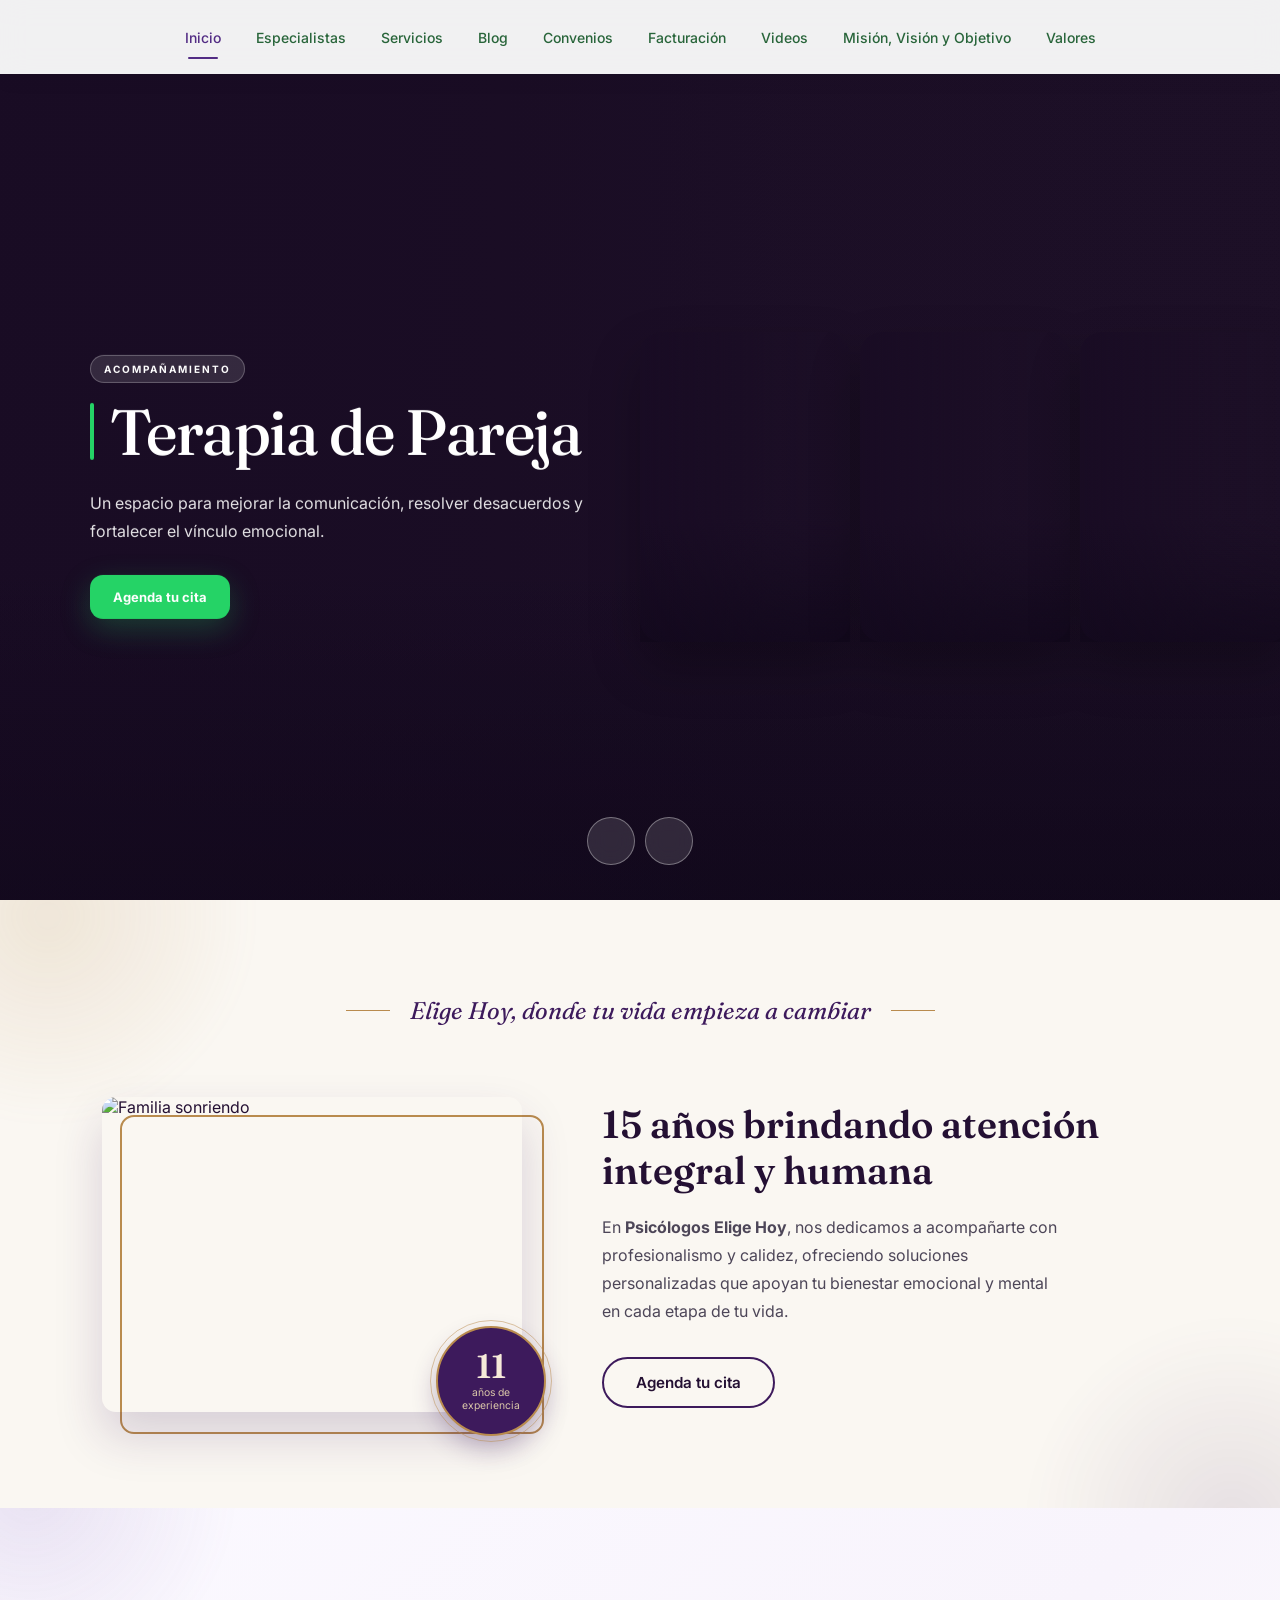
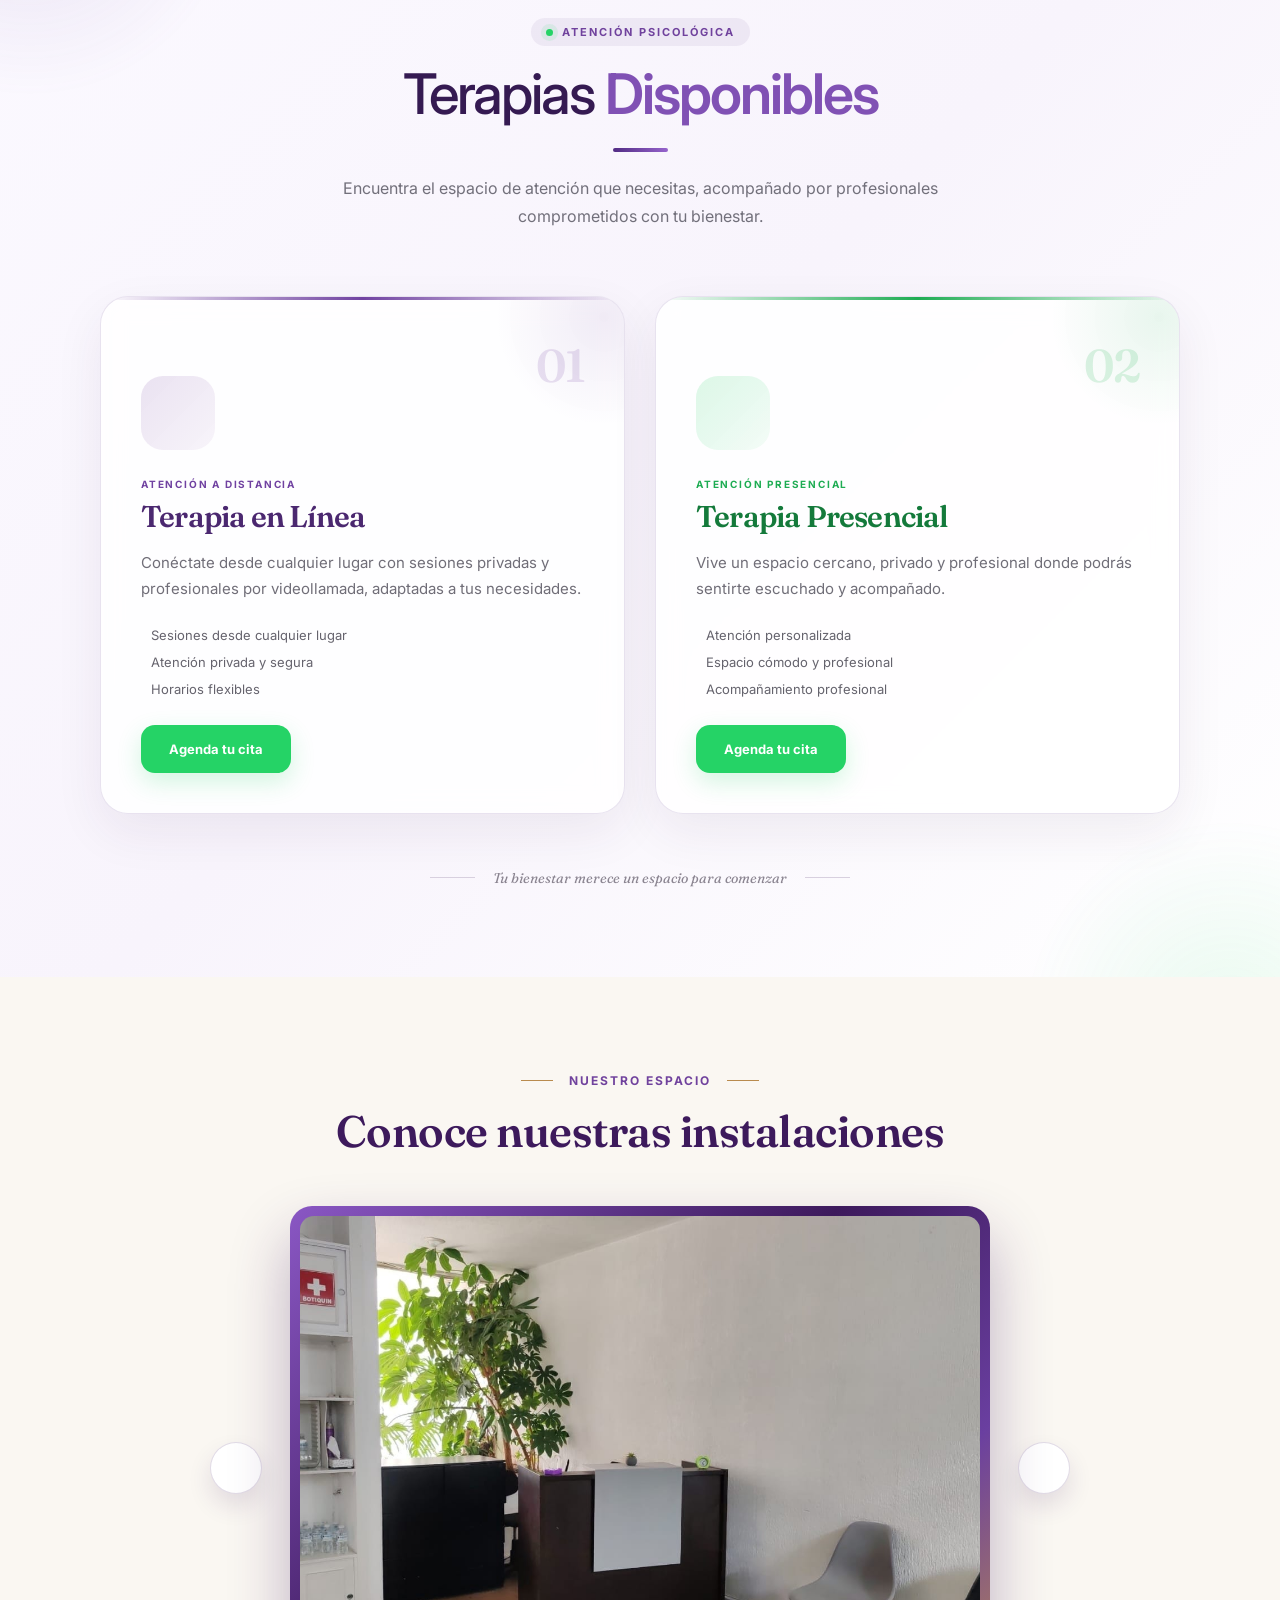
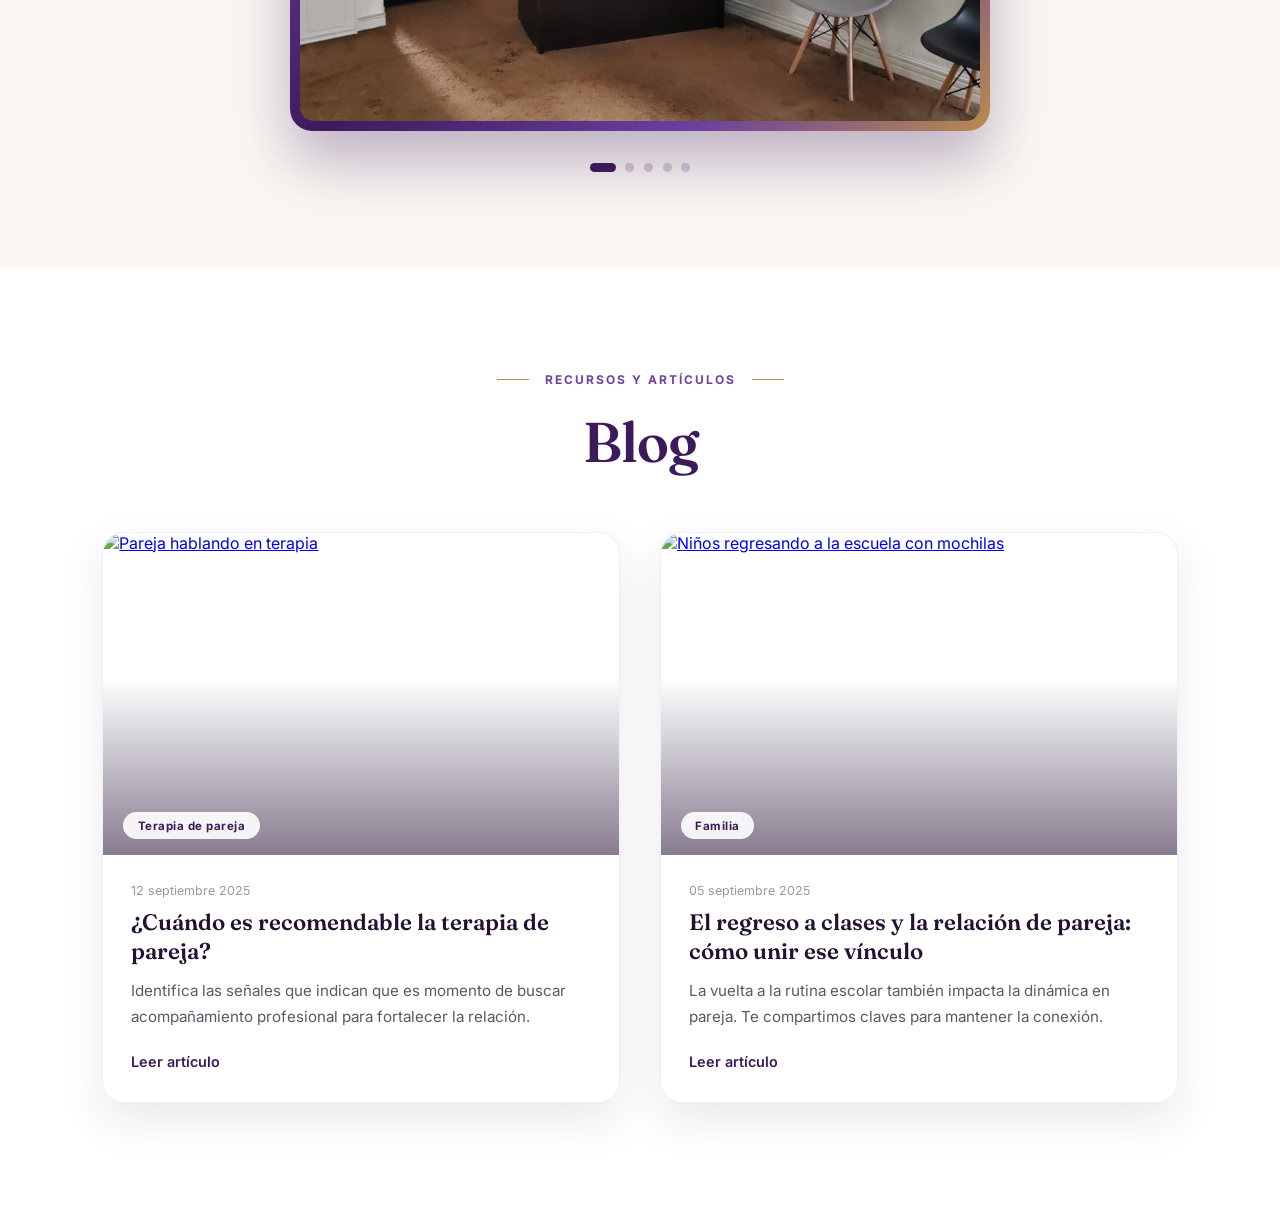
==== index.html @ c6e5d320 "version inicial" ====
<!DOCTYPE html>
<html lang="es">

<head>

    <meta charset="UTF-8">

    <meta
        name="viewport"
        content="width=device-width, initial-scale=1.0"
    >

    <title>Psicólogos Elige Hoy</title>

    <!-- Google Fonts -->
    <link
        rel="preconnect"
        href="https://fonts.googleapis.com"
    >

    <link
        rel="preconnect"
        href="https://fonts.gstatic.com"
        crossorigin
    >

    <link
        href="https://fonts.googleapis.com/css2?family=Fraunces:opsz,wght@9..144,400;9..144,500;9..144,600&family=Inter:wght@400;500;600;700&display=swap"
        rel="stylesheet"
    >

    <!-- CSS -->
    <link rel="stylesheet" href="./style.css">

</head>


<body>


    <!-- =====================================================
         HEADER
    ====================================================== -->

    <header class="header">

        <!-- Checkbox -->
        <input
            type="checkbox"
            id="menu-toggle"
        >

        <!-- Hamburguesa -->
        <label
            for="menu-toggle"
            class="hamburger"
        >

            <span></span>
            <span></span>
            <span></span>

        </label>


        <!-- MENÚ -->

        <nav class="menu">

            <a href="#" class="active">
                Inicio
            </a>

            <a href="#">
                Especialistas
            </a>

            <a href="#terapias">
                Servicios
            </a>

            <a href="#blog">
                Blog
            </a>

            <a href="#">
                Convenios
            </a>

            <a href="#">
                Facturación
            </a>

            <a href="#">
                Videos
            </a>

            <a href="#">
                Misión, Visión y Objetivo
            </a>

            <a href="#">
                Valores
            </a>

        </nav>

    </header>



    <!-- =====================================================
         SLIDER
    ====================================================== -->

    <main class="hero">

        <ul class="slider">


            <!-- TERAPIA INDIVIDUAL -->

            <li
                class="item"
                style="background-image: url('https://encrypted-tbn0.gstatic.com/images?q=tbn:ANd9GcS0AV7iCv3pxdRk0U0oqWSQtJHRpOEd7EjRV88KRhUbTTgs97JcnsSec0s&s=10')"
            >

                <div class="content">

                    <span class="slider-label">
                        ATENCIÓN PSICOLÓGICA
                    </span>

                    <h2 class="title">
                        Terapia Individual
                    </h2>

                    <p class="description">

                        La terapia individual psicológica es un
                        proceso privado y personalizado entre un
                        paciente y un profesional de la salud mental
                        para mejorar el bienestar emocional.

                    </p>

                    <a
                        href="https://wa.me/527293108476"
                        target="_blank"
                        class="slider-button"
                    >
                        Agenda tu cita
                    </a>

                </div>

            </li>



            <!-- TERAPIA DE PAREJA -->

            <li
                class="item"
                style="background-image: url('https://www.unir.net/wp-content/uploads/2025/02/La-terapia-de-pareja-en-que-consiste-y-como-puede-ayudar1.jpg')"
            >

                <div class="content">

                    <span class="slider-label">
                        ACOMPAÑAMIENTO
                    </span>

                    <h2 class="title">
                        Terapia de Pareja
                    </h2>

                    <p class="description">

                        Un espacio para mejorar la comunicación,
                        resolver desacuerdos y fortalecer el vínculo
                        emocional.

                    </p>

                    <a
                        href="https://wa.me/527293108476"
                        target="_blank"
                        class="slider-button"
                    >
                        Agenda tu cita
                    </a>

                </div>

            </li>



            <!-- ADOLESCENTES -->

            <li
                class="item"
                style="background-image: url('https://www.psicologoshermosillo.com/wp-content/uploads/2024/05/pa2.jpg')"
            >

                <div class="content">

                    <span class="slider-label">
                        DESARROLLO EMOCIONAL
                    </span>

                    <h2 class="title">
                        Terapia para Adolescentes
                    </h2>

                    <p class="description">

                        Un espacio seguro para ayudar a los jóvenes
                        a comprender sus emociones, conducta y
                        conflictos.

                    </p>

                    <a
                        href="https://wa.me/527293108476"
                        target="_blank"
                        class="slider-button"
                    >
                        Agenda tu cita
                    </a>

                </div>

            </li>



            <!-- TERAPIA INFANTIL -->

            <li
                class="item"
                style="background-image: url('https://www.hola.com/horizon/landscape/54265958b5c2-ni-o-en-un-cuarto-de-juegos-con-psicologa.jpg')"
            >

                <div class="content">

                    <span class="slider-label">
                        ATENCIÓN INFANTIL
                    </span>

                    <h2 class="title">
                        Terapia Infantil y de Lenguaje
                    </h2>

                    <p class="description">

                        Atención especializada para dificultades
                        de comunicación, lenguaje, desarrollo
                        emocional y conducta.

                    </p>

                    <a
                        href="https://wa.me/527293108476"
                        target="_blank"
                        class="slider-button"
                    >
                        Agenda tu cita
                    </a>

                </div>

            </li>



            <!-- TERAPIA FAMILIAR -->

            <li
                class="item"
                style="background-image: url('https://virtual.javerianacali.edu.co/images/diplomado-en-terapia-familiar-1024x539_980w.webp')"
            >

                <div class="content">

                    <span class="slider-label">
                        BIENESTAR FAMILIAR
                    </span>

                    <h2 class="title">
                        Terapia Familiar
                    </h2>

                    <p class="description">

                        Trabajamos la comunicación y los conflictos
                        familiares para construir relaciones más
                        saludables.

                    </p>

                    <a
                        href="https://wa.me/527293108476"
                        target="_blank"
                        class="slider-button"
                    >
                        Agenda tu cita
                    </a>

                </div>

            </li>



            <!-- TERAPIA GRUPAL -->

            <li
                class="item"
                style="background-image: url('https://encrypted-tbn0.gstatic.com/images?q=tbn:ANd9GcTm_f5nYvTId5P8d9DdwNPJB3_tPPZK0NeCNka8XUd_MXprDXHce8pWPo8&s=10')"
            >

                <div class="content">

                    <span class="slider-label">
                        CRECIMIENTO PERSONAL
                    </span>

                    <h2 class="title">
                        Terapia Grupal
                    </h2>

                    <p class="description">

                        Un espacio guiado por profesionales para
                        compartir experiencias y trabajar objetivos
                        comunes.

                    </p>

                    <a
                        href="https://wa.me/527293108476"
                        target="_blank"
                        class="slider-button"
                    >
                        Agenda tu cita
                    </a>

                </div>

            </li>

        </ul>


        <!-- CONTROLES -->

        <nav class="nav">

            <button class="btn prev">
                <ion-icon name="arrow-back-outline"></ion-icon>
            </button>

            <button class="btn next">
                <ion-icon name="arrow-forward-outline"></ion-icon>
            </button>

        </nav>

    </main>



    <!-- =====================================================
         SECCIÓN 15 AÑOS
    ====================================================== -->

    <section
        class="legacy"
        id="legacy"
    >


        <p class="legacy__motto">

            <span
                class="legacy__rule"
                aria-hidden="true"
            ></span>

            <span class="legacy__motto-text">
                Elige Hoy, donde tu vida empieza a cambiar
            </span>

            <span
                class="legacy__rule"
                aria-hidden="true"
            ></span>

        </p>



        <div class="legacy__grid">


            <figure class="legacy__figure">

                <img
                    src="https://media.istockphoto.com/id/2170704903/es/foto/retrato-de-una-familia-feliz.jpg?s=612x612&w=0&k=20&c=vPymAaI-1CnG2Ix4jUPwEPeeDHu4AVZ-tEI8ylDX2B8="
                    alt="Familia sonriendo"
                >


                <div class="legacy__badge">

                    <span class="legacy__badge-num">
                        15
                    </span>

                    <span class="legacy__badge-label">
                        años de<br>
                        experiencia
                    </span>

                </div>

            </figure>



            <div class="legacy__copy">

                <h2>
                    15 años brindando atención
                    integral y humana
                </h2>


                <p>

                    En
                    <strong>Psicólogos Elige Hoy</strong>,
                    nos dedicamos a acompañarte con
                    profesionalismo y calidez, ofreciendo
                    soluciones personalizadas que apoyan
                    tu bienestar emocional y mental en cada
                    etapa de tu vida.

                </p>


                <a
                    href="#agenda"
                    class="legacy__cta"
                >
                    Agenda tu cita
                </a>

            </div>

        </div>

    </section>



    <!-- =====================================================
         TERAPIAS DISPONIBLES
    ====================================================== -->

    <section
        class="therapies"
        id="terapias"
    >


        <!-- Decoración -->

        <div
            class="therapies__background-circle therapies__background-circle--one">
        </div>

        <div
            class="therapies__background-circle therapies__background-circle--two">
        </div>



        <!-- ENCABEZADO -->

        <div class="therapies__header">

            <span class="therapies__eyebrow">
                ATENCIÓN PSICOLÓGICA
            </span>

            <h2>
                Terapias
                <span>Disponibles</span>
            </h2>

            <div class="therapies__line"></div>

            <p>

                Encuentra el espacio de atención que necesitas,
                acompañado por profesionales comprometidos
                con tu bienestar.

            </p>

        </div>



        <!-- TARJETAS -->

        <div class="therapies__grid">


            <!-- =============================================
                 TERAPIA EN LÍNEA
            ============================================== -->

            <article class="therapy-card therapy-card--purple">

                <span class="therapy-card__number">
                    01
                </span>


                <div
                    class="therapy-card__icon therapy-card__icon--purple"
                >

                    <ion-icon name="videocam-outline"></ion-icon>

                </div>


                <div class="therapy-card__content">

                    <span class="therapy-card__label">
                        ATENCIÓN A DISTANCIA
                    </span>

                    <h3>
                        Terapia en Línea
                    </h3>

                    <p>

                        Conéctate desde cualquier lugar con
                        sesiones privadas y profesionales por
                        videollamada, adaptadas a tus necesidades.

                    </p>


                    <ul>

                        <li>

                            <ion-icon
                                name="checkmark-circle"
                            ></ion-icon>

                            Sesiones desde cualquier lugar

                        </li>


                        <li>

                            <ion-icon
                                name="checkmark-circle"
                            ></ion-icon>

                            Atención privada y segura

                        </li>


                        <li>

                            <ion-icon
                                name="checkmark-circle"
                            ></ion-icon>

                            Horarios flexibles

                        </li>

                    </ul>


                    <a
                        href="https://wa.me/527293108476"
                        target="_blank"
                        rel="noopener"
                        class="therapy-card__button"
                    >

                        <ion-icon name="logo-whatsapp"></ion-icon>

                        <span>
                            Agenda tu cita
                        </span>

                        <ion-icon
                            class="therapy-card__arrow"
                            name="arrow-forward-outline"
                        ></ion-icon>

                    </a>

                </div>

            </article>



            <!-- =============================================
                 TERAPIA PRESENCIAL
            ============================================== -->

            <article class="therapy-card therapy-card--green">

                <span class="therapy-card__number">
                    02
                </span>


                <div
                    class="therapy-card__icon therapy-card__icon--green"
                >

                    <ion-icon name="people-outline"></ion-icon>

                </div>


                <div class="therapy-card__content">

                    <span class="therapy-card__label">
                        ATENCIÓN PRESENCIAL
                    </span>

                    <h3>
                        Terapia Presencial
                    </h3>

                    <p>

                        Vive un espacio cercano, privado y
                        profesional donde podrás sentirte
                        escuchado y acompañado.

                    </p>


                    <ul>

                        <li>

                            <ion-icon
                                name="checkmark-circle"
                            ></ion-icon>

                            Atención personalizada

                        </li>


                        <li>

                            <ion-icon
                                name="checkmark-circle"
                            ></ion-icon>

                            Espacio cómodo y profesional

                        </li>


                        <li>

                            <ion-icon
                                name="checkmark-circle"
                            ></ion-icon>

                            Acompañamiento profesional

                        </li>

                    </ul>


                    <a
                        href="https://wa.me/527293108476"
                        target="_blank"
                        rel="noopener"
                        class="therapy-card__button"
                    >

                        <ion-icon name="logo-whatsapp"></ion-icon>

                        <span>
                            Agenda tu cita
                        </span>

                        <ion-icon
                            class="therapy-card__arrow"
                            name="arrow-forward-outline"
                        ></ion-icon>

                    </a>

                </div>

            </article>

        </div>



        <!-- FRASE FINAL -->

        <div class="therapies__bottom">

            <span></span>

            <p>
                Tu bienestar merece un espacio para comenzar
            </p>

            <span></span>

        </div>


    </section>


    <!-- =====================================================
         INSTALACIONES
    ====================================================== -->

    <section class="gallery" id="instalaciones">

        <p class="gallery__eyebrow">
            <span class="gallery__rule" aria-hidden="true"></span>
            Nuestro espacio
            <span class="gallery__rule" aria-hidden="true"></span>
        </p>

        <h2 class="gallery__title">Conoce nuestras instalaciones</h2>

        <div class="gallery__viewer">

            <button class="gallery__arrow gallery__arrow--prev" aria-label="Foto anterior">
                <ion-icon name="chevron-back-outline"></ion-icon>
            </button>

            <div class="gallery__frame">
                <span class="gallery__frame-shine" aria-hidden="true"></span>
                <img class="gallery__image" src="img/1.jpeg" alt="Sala principal con sillones">
                <span class="gallery__zoom-hint">
                    <ion-icon name="expand-outline"></ion-icon>
                    Ver en grande
                </span>
            </div>

            <button class="gallery__arrow gallery__arrow--next" aria-label="Foto siguiente">
                <ion-icon name="chevron-forward-outline"></ion-icon>
            </button>

        </div>

        <div class="gallery__dots"></div>

    </section>


    <!-- =====================================================
         LIGHTBOX
    ====================================================== -->

    <div class="lightbox" id="lightbox">

        <button class="lightbox__close" aria-label="Cerrar">
            <ion-icon name="close-outline"></ion-icon>
        </button>

        <button class="lightbox__nav lightbox__nav--prev" aria-label="Foto anterior">
            <ion-icon name="chevron-back-outline"></ion-icon>
        </button>

        <div class="lightbox__frame">
            <span class="lightbox__frame-shine" aria-hidden="true"></span>
            <img class="lightbox__image" src="" alt="">
        </div>

        <button class="lightbox__nav lightbox__nav--next" aria-label="Foto siguiente">
            <ion-icon name="chevron-forward-outline"></ion-icon>
        </button>

    </div>



    <!-- =====================================================
         BLOG
    ====================================================== -->

    <section class="blog" id="blog">

        <div class="blog__header">

            <p class="blog__eyebrow">
                <span class="blog__rule" aria-hidden="true"></span>
                Recursos y artículos
                <span class="blog__rule" aria-hidden="true"></span>
            </p>

            <h2 class="blog__title">Blog</h2>

        </div>

        <div class="blog__grid">

            <article class="blog-card">

                <a href="#" class="blog-card__image-link">
                    <img
                        src="img/blog-1.jpg"
                        alt="Pareja hablando en terapia"
                        class="blog-card__image"
                    >
                    <span class="blog-card__tag">Terapia de pareja</span>
                </a>

                <div class="blog-card__body">

                    <span class="blog-card__date">12 septiembre 2025</span>

                    <h3 class="blog-card__title">
                        <a href="#">¿Cuándo es recomendable la terapia de pareja?</a>
                    </h3>

                    <p class="blog-card__excerpt">
                        Identifica las señales que indican que es momento de buscar
                        acompañamiento profesional para fortalecer la relación.
                    </p>

                    <a href="#" class="blog-card__link">
                        Leer artículo
                        <ion-icon name="arrow-forward-outline"></ion-icon>
                    </a>

                </div>

            </article>

            <article class="blog-card">

                <a href="#" class="blog-card__image-link">
                    <img
                        src="img/blog-2.jpg"
                        alt="Niños regresando a la escuela con mochilas"
                        class="blog-card__image"
                    >
                    <span class="blog-card__tag">Familia</span>
                </a>

                <div class="blog-card__body">

                    <span class="blog-card__date">05 septiembre 2025</span>

                    <h3 class="blog-card__title">
                        <a href="#">El regreso a clases y la relación de pareja: cómo unir ese vínculo</a>
                    </h3>

                    <p class="blog-card__excerpt">
                        La vuelta a la rutina escolar también impacta la dinámica en
                        pareja. Te compartimos claves para mantener la conexión.
                    </p>

                    <a href="#" class="blog-card__link">
                        Leer artículo
                        <ion-icon name="arrow-forward-outline"></ion-icon>
                    </a>

                </div>

            </article>

        </div>

    </section>



    <!-- =====================================================
         IONICONS
    ====================================================== -->

    <script
        type="module"
        src="https://unpkg.com/ionicons@7.1.0/dist/ionicons/ionicons.esm.js"
    ></script>

    <script
        nomodule
        src="https://unpkg.com/ionicons@7.1.0/dist/ionicons/ionicons.js"
    ></script>


    <!-- JAVASCRIPT -->

    <script src="./script.js"></script>


</body>

</html>
---- style.css ----
/* =========================================================
   FUENTES
========================================================= */

@import url(
    "https://fonts.googleapis.com/css2?family=Fraunces:opsz,wght@9..144,400;9..144,500;9..144,600&family=Inter:wght@400;500;600;700&display=swap"
);


/* =========================================================
   RESET
========================================================= */

* {
    margin: 0;
    padding: 0;
    box-sizing: border-box;
}


html {
    scroll-behavior: smooth;
}


body {
    font-family: "Inter", sans-serif;

    background: #ffffff;

    color: #241033;

    min-height: 100vh;

    overflow-x: hidden;
}


/* =========================================================
   HEADER
========================================================= */

.header {

    position: fixed;

    top: 0;
    left: 0;

    width: 100%;

    height: 74px;

    background: rgba(255, 255, 255, .94);

    backdrop-filter: blur(15px);

    display: flex;

    align-items: center;

    justify-content: center;

    box-shadow:
        0 3px 20px rgba(0, 0, 0, .07);

    z-index: 1000;

    transition:
        background-color .35s ease,
        box-shadow .35s ease;
}


/* Estado al hacer scroll: blanco -> morado transparente */

.header.header--scrolled {

    background: rgba(82, 44, 132, .82);

    box-shadow:
        0 8px 30px rgba(36, 16, 51, .25);
}


.header.header--scrolled .menu a {

    color: #ffffff;
}


.header.header--scrolled .menu a:hover {

    color: #522c84;

    background: #ffffff;
}


.header.header--scrolled .menu a.active {

    color: #ffffff;
}


.header.header--scrolled .menu a.active::after {

    background: #ffffff;
}


.header.header--scrolled .hamburger span {

    background: #ffffff;
}


/* =========================================================
   MENÚ
========================================================= */

.menu {

    display: flex;

    align-items: center;

    justify-content: center;

    gap: 5px;
}


.menu a {

    position: relative;

    display: flex;

    align-items: center;

    justify-content: center;

    min-height: 48px;

    padding: 0 15px;

    color: #28653a;

    text-decoration: none;

    font-size: 14px;

    font-weight: 500;

    border-radius: 10px;

    transition:
        color .3s ease,
        background .3s ease,
        transform .3s ease;
}


.menu a:hover {

    color: #ffffff;

    background: #522c84;

    transform: translateY(-2px);
}


.menu a.active {

    color: #522c84;
}


.menu a.active::after {

    content: "";

    position: absolute;

    bottom: 2px;

    left: 18px;
    right: 18px;

    height: 2px;

    background: #522c84;

    border-radius: 5px;
}


/* =========================================================
   CHECKBOX
========================================================= */

#menu-toggle {

    display: none;
}


/* =========================================================
   HAMBURGUESA
========================================================= */

.hamburger {

    display: none;

    width: 45px;
    height: 45px;

    cursor: pointer;

    border-radius: 50%;

    align-items: center;

    justify-content: center;

    flex-direction: column;

    gap: 5px;
}


.hamburger span {

    width: 25px;

    height: 3px;

    background: #28653a;

    border-radius: 5px;

    transition: .3s ease;
}


/* =========================================================
   HERO / SLIDER
========================================================= */

.hero {

    position: relative;

    width: 100%;

    height: 100vh;

    min-height: 650px;

    padding-top: 74px;

    overflow: hidden;

    background: #1d1027;
}


.slider {

    position: relative;

    width: 100%;

    height: 100%;

    list-style: none;
}


.item {

    width: 210px;

    height: 310px;

    list-style: none;

    position: absolute;

    top: 50%;

    transform: translateY(-50%);

    z-index: 1;

    background-position: center;

    background-size: cover;

    border-radius: 22px;

    box-shadow:
        0 25px 50px rgba(0,0,0,.25);

    transition:
        transform .1s,
        left .75s,
        top .75s,
        width .75s,
        height .75s,
        opacity .75s;
}


.item:nth-child(1),
.item:nth-child(2) {

    left: 0;

    top: 0;

    width: 100%;

    height: 100%;

    transform: none;

    border-radius: 0;

    box-shadow: none;

    opacity: 1;
}


/* Posiciones */

.item:nth-child(3) {
    left: 50%;
}

.item:nth-child(4) {
    left: calc(50% + 220px);
}

.item:nth-child(5) {
    left: calc(50% + 440px);
}

.item:nth-child(6) {
    left: calc(50% + 660px);

    opacity: 0;
}


/* =========================================================
   OVERLAY SLIDER
========================================================= */

.item::before {

    content: "";

    position: absolute;

    inset: 0;

    background:
        linear-gradient(
            90deg,
            rgba(25, 12, 36, .85) 0%,
            rgba(25, 12, 36, .60) 32%,
            rgba(25, 12, 36, .20) 60%,
            rgba(25, 12, 36, .05) 100%
        );

    border-radius: inherit;

    z-index: 1;
}


.item::after {

    content: "";

    position: absolute;

    inset: 0;

    background:
        linear-gradient(
            0deg,
            rgba(15, 7, 25, .55),
            transparent 40%
        );

    z-index: 1;
}


/* =========================================================
   CONTENIDO SLIDER
========================================================= */

.content {

    width: min(520px, 42vw);

    position: absolute;

    top: 50%;

    left: 7vw;

    transform: translateY(-50%);

    color: #ffffff;

    opacity: 0;

    display: none;

    z-index: 3;
}


.slider-label {

    display: inline-block;

    margin-bottom: 15px;

    padding: 7px 13px;

    border-radius: 50px;

    background: rgba(255,255,255,.12);

    border: 1px solid rgba(255,255,255,.25);

    backdrop-filter: blur(8px);

    font-size: 10px;

    font-weight: 700;

    letter-spacing: 2px;
}


.content .title {

    position: relative;

    margin: 0;

    padding-left: 20px;

    font-family: "Fraunces", serif;

    font-size: clamp(38px, 5vw, 68px);

    line-height: 1.05;

    font-weight: 500;

    letter-spacing: -1.5px;

    color: #ffffff;
}


.content .title::before {

    content: "";

    position: absolute;

    left: 0;

    top: 5px;

    bottom: 5px;

    width: 4px;

    border-radius: 10px;

    background: #25d366;
}


.content .description {

    margin: 24px 0 30px;

    max-width: 500px;

    color: rgba(255,255,255,.88);

    font-size: 16px;

    line-height: 1.75;
}


/* =========================================================
   BOTÓN SLIDER
========================================================= */

.slider-button {

    display: inline-flex;

    align-items: center;

    justify-content: center;

    padding: 14px 23px;

    border-radius: 13px;

    background: #25d366;

    color: white;

    text-decoration: none;

    font-size: 13px;

    font-weight: 700;

    box-shadow:
        0 10px 30px rgba(37,211,102,.25);

    transition: .3s ease;
}


.slider-button:hover {

    background: #1fbd5b;

    transform: translateY(-3px);

    box-shadow:
        0 15px 35px rgba(37,211,102,.35);
}


/* Mostrar slide */

.item:nth-of-type(2) .content {

    display: block;

    animation:
        show .8s ease-in-out .3s forwards;
}


@keyframes show {

    0% {

        opacity: 0;

        filter: blur(7px);

        transform:
            translateY(
                calc(-50% + 60px)
            );
    }

    100% {

        opacity: 1;

        filter: blur(0);

        transform:
            translateY(-50%);
    }
}


/* =========================================================
   CONTROLES
========================================================= */

.nav {

    position: absolute;

    bottom: 35px;

    left: 50%;

    transform: translateX(-50%);

    display: flex;

    gap: 10px;

    z-index: 5;
}


.nav .btn {

    display: flex;

    align-items: center;

    justify-content: center;

    width: 48px;

    height: 48px;

    padding: 0;

    border-radius: 50%;

    cursor: pointer;

    background:
        rgba(255,255,255,.13);

    color: white;

    border:
        1px solid rgba(255,255,255,.35);

    backdrop-filter: blur(10px);

    font-size: 20px;

    transition: .3s ease;
}


.nav .btn:hover {

    background: #25d366;

    border-color: #25d366;

    transform: translateY(-3px);
}


/* =========================================================
   LEGACY / 15 AÑOS
========================================================= */

.legacy {

    position: relative;

    overflow: hidden;

    background-color: #faf7f2;

    padding: 6rem 8vw;
}


.legacy::before,
.legacy::after {

    content: "";

    position: absolute;

    width: 26rem;

    height: 26rem;

    border-radius: 50%;

    z-index: 0;

    pointer-events: none;

    filter: blur(10px);
}


.legacy::before {

    top: -12rem;

    left: -10rem;

    background:
        radial-gradient(
            circle,
            rgba(185,139,78,.16),
            transparent 70%
        );
}


.legacy::after {

    bottom: -14rem;

    right: -10rem;

    background:
        radial-gradient(
            circle,
            rgba(61,26,92,.1),
            transparent 70%
        );
}


.legacy__motto {

    position: relative;

    z-index: 1;

    display: flex;

    align-items: center;

    justify-content: center;

    gap: 1.25rem;

    max-width: 40rem;

    margin: 0 auto 4.5rem;

    font-family: "Fraunces", serif;

    font-style: italic;

    font-size: 1.5rem;

    color: #3d1a5c;

    text-align: center;

    opacity: 0;

    transform: translateY(-16px);

    transition:
        opacity .7s ease,
        transform .7s ease;
}


.legacy__rule {

    width: 2.75rem;

    height: 1px;

    background-color: #b98b4e;
}


.legacy__grid {

    position: relative;

    z-index: 1;

    display: grid;

    grid-template-columns:
        minmax(280px,420px)
        1fr;

    gap: 5rem;

    align-items: center;

    max-width: 72rem;

    margin: auto;
}


.legacy__figure {

    position: relative;

    margin: 0;

    perspective: 900px;

    opacity: 0;

    transform:
        translateY(24px)
        scale(.97);

    transition:
        opacity .8s ease,
        transform .8s ease;
}


.legacy__figure::before {

    content: "";

    position: absolute;

    top: 18px;

    left: 18px;

    width: 100%;

    height: 100%;

    border:
        2px solid #b98b4e;

    border-radius: 14px;
}


.legacy__figure img {

    position: relative;

    display: block;

    width: 100%;

    aspect-ratio: 4 / 3;

    object-fit: cover;

    border-radius: 14px;

    box-shadow:
        0 24px 48px rgba(61,26,92,.18);

    z-index: 1;

    transition:
        transform .3s ease,
        box-shadow .3s ease;

    will-change: transform;
}


.legacy__figure:hover img {

    box-shadow:
        0 32px 60px rgba(61,26,92,.26);
}


.legacy__badge {

    position: absolute;

    bottom: -1.5rem;

    right: -1.5rem;

    z-index: 2;

    width: 110px;

    height: 110px;

    border-radius: 50%;

    background: #3d1a5c;

    border: 2px solid #b98b4e;

    box-shadow:
        0 12px 24px rgba(61,26,92,.3);

    display: flex;

    flex-direction: column;

    align-items: center;

    justify-content: center;

    text-align: center;
}


.legacy__badge::before {

    content: "";

    position: absolute;

    inset: -8px;

    border:
        1px solid rgba(185,139,78,.5);

    border-radius: 50%;
}


.legacy__badge-num {

    font-family: "Fraunces", serif;

    font-size: 2.1rem;

    font-weight: 600;

    color: #f6ead9;

    line-height: 1;
}


.legacy__badge-label {

    margin-top: .15rem;

    font-size: .65rem;

    color: #d9c6a8;

    line-height: 1.25;
}


.legacy__copy {

    opacity: 0;

    transform: translateY(24px);

    transition:
        opacity .8s ease .15s,
        transform .8s ease .15s;
}


.legacy__copy h2 {

    font-family: "Fraunces", serif;

    font-weight: 600;

    font-size:
        clamp(1.75rem,3vw,2.75rem);

    line-height: 1.2;

    color: #241033;

    margin-bottom: 1.25rem;

    max-width: 22ch;
}


/* Palabras del título (efecto de entrada letra por letra) */

.legacy__word {

    display: inline-block;

    opacity: 0;

    transform: translateY(14px);

    transition:
        opacity .5s ease,
        transform .5s ease;
}


.legacy.is-visible .legacy__word {

    opacity: 1;

    transform: translateY(0);
}


.legacy__copy p {

    font-size: 1rem;

    line-height: 1.75;

    color: #4d4658;

    max-width: 46ch;

    margin-bottom: 2rem;
}


.legacy__cta {

    display: inline-block;

    font-weight: 600;

    font-size: .95rem;

    color: #241033;

    text-decoration: none;

    padding: .9rem 2rem;

    border:
        2px solid #3d1a5c;

    border-radius: 999px;

    transition: .25s ease;
}


.legacy__cta:hover {

    background: #3d1a5c;

    color: #f6ead9;

    transform: translateY(-2px);

    box-shadow:
        0 10px 20px rgba(61,26,92,.25);
}


.legacy.is-visible
.legacy__motto,
.legacy.is-visible
.legacy__figure,
.legacy.is-visible
.legacy__copy {

    opacity: 1;

    transform:
        translateY(0)
        scale(1);
}


/* =========================================================
   TERAPIAS
========================================================= */

.therapies {

    position: relative;

    overflow: hidden;

    padding: 110px 7vw 90px;

    background:
        linear-gradient(
            135deg,
            #fbf9ff 0%,
            #f8f4fc 50%,
            #ffffff 100%
        );

    isolation: isolate;
}


/* =========================================================
   DECORACIÓN
========================================================= */

.therapies__background-circle {

    position: absolute;

    width: 420px;

    height: 420px;

    border-radius: 50%;

    pointer-events: none;

    z-index: -1;

    filter: blur(5px);
}


.therapies__background-circle--one {

    top: -230px;

    left: -180px;

    background:
        radial-gradient(
            circle,
            rgba(102,62,151,.12),
            transparent 70%
        );
}


.therapies__background-circle--two {

    bottom: -260px;

    right: -160px;

    background:
        radial-gradient(
            circle,
            rgba(37,211,102,.10),
            transparent 70%
        );
}


/* =========================================================
   HEADER TERAPIAS
========================================================= */

.therapies__header {

    max-width: 780px;

    margin: 0 auto 65px;

    text-align: center;
}


.therapies__eyebrow {

    display: inline-flex;

    align-items: center;

    gap: 9px;

    margin-bottom: 18px;

    padding: 7px 15px;

    border-radius: 100px;

    background:
        rgba(82,44,132,.07);

    color: #70429d;

    font-size: 11px;

    font-weight: 700;

    letter-spacing: 2px;
}


.therapies__eyebrow::before {

    content: "";

    width: 7px;

    height: 7px;

    border-radius: 50%;

    background: #25d366;

    box-shadow:
        0 0 0 5px rgba(37,211,102,.10);
}


.therapies__header h2 {

    margin: 0;

    color: #351a52;

    font-size:
        clamp(38px,5vw,56px);

    line-height: 1.1;

    font-weight: 500;

    letter-spacing: -2px;
}


.therapies__header h2 span {

    color: #8051b4;

    font-weight: 600;
}


.therapies__line {

    position: relative;

    width: 55px;

    height: 4px;

    margin: 22px auto;

    border-radius: 50px;

    background:
        linear-gradient(
            90deg,
            #522c84,
            #9663cc
        );
}


.therapies__header p {

    max-width: 650px;

    margin: auto;

    color: #72707b;

    font-size: 16px;

    line-height: 1.8;
}


/* =========================================================
   GRID
========================================================= */

.therapies__grid {

    display: grid;

    grid-template-columns:
        repeat(2,minmax(0,1fr));

    gap: 30px;

    max-width: 1080px;

    margin: auto;
}


/* =========================================================
   CARD
========================================================= */

.therapy-card {

    position: relative;

    overflow: hidden;

    min-height: 470px;

    padding: 40px;

    border-radius: 28px;

    background:
        rgba(255,255,255,.86);

    border:
        1px solid rgba(82,44,132,.13);

    box-shadow:
        0 18px 50px rgba(52,30,76,.07);

    backdrop-filter: blur(12px);

    opacity: 0;

    transform: translateY(35px);

    transition:
        opacity .7s ease,
        transform .7s ease,
        box-shadow .45s ease,
        border-color .45s ease;
}


.therapy-card--purple {

    --accent: #7042a1;

    --accent-rgb: 112, 66, 161;

    --accent-dark: #4b2870;
}


.therapy-card--green {

    --accent: #1eac53;

    --accent-rgb: 30, 172, 83;

    --accent-dark: #147a3b;
}


.therapy-card::after {

    content: "";

    position: absolute;

    top: -90px;

    right: -90px;

    width: 220px;

    height: 220px;

    border-radius: 50%;

    background:
        radial-gradient(
            circle,
            rgba(var(--accent-rgb, 82,44,132), .10),
            transparent 70%
        );

    z-index: 0;

    pointer-events: none;
}


.therapy-card:nth-child(2) {

    transition-delay: .12s;
}


.therapy-card.therapy-visible {

    opacity: 1;

    transform: translateY(0);
}


.therapy-card:hover {

    transform: translateY(-9px);

    border-color:
        rgba(var(--accent-rgb, 128,81,180), .30);

    box-shadow:
        0 28px 70px rgba(52,30,76,.13);
}


.therapy-card::before {

    content: "";

    position: absolute;

    top: 0;

    left: 0;

    width: 100%;

    height: 3px;

    background:
        linear-gradient(
            90deg,
            transparent,
            var(--accent, #8051b4),
            transparent
        );

    z-index: 1;
}


/* =========================================================
   NÚMERO
========================================================= */

.therapy-card__number {

    position: relative;

    z-index: 1;

    display: block;

    font-family: "Fraunces", serif;

    color:
        rgba(var(--accent-rgb, 82,44,132), .16);

    font-size: 46px;

    font-weight: 600;

    letter-spacing: -2px;

    text-align: right;

    margin-bottom: -18px;

    transition: .4s ease;
}


.therapy-card:hover
.therapy-card__number {

    color:
        rgba(var(--accent-rgb, 82,44,132), .28);

    transform: translateY(-3px);
}


/* =========================================================
   ICONOS
========================================================= */

.therapy-card__icon {

    position: relative;

    z-index: 1;

    display: flex;

    align-items: center;

    justify-content: center;

    width: 74px;

    height: 74px;

    margin-bottom: 28px;

    border-radius: 22px;

    font-size: 31px;

    transition: .4s ease;
}


.therapy-card__icon::before {

    content: "";

    position: absolute;

    inset: -10px;

    border-radius: 26px;

    background:
        rgba(var(--accent-rgb, 82,44,132), .10);

    z-index: -1;

    opacity: 0;

    transform: scale(.85);

    transition: .4s ease;
}


.therapy-card:hover
.therapy-card__icon::before {

    opacity: 1;

    transform: scale(1);
}


.therapy-card__icon--purple {

    color: #7042a1;

    background:
        linear-gradient(
            135deg,
            rgba(112,66,161,.15),
            rgba(112,66,161,.05)
        );
}


.therapy-card__icon--green {

    color: #1eac53;

    background:
        linear-gradient(
            135deg,
            rgba(37,211,102,.16),
            rgba(37,211,102,.05)
        );
}


.therapy-card:hover
.therapy-card__icon {

    transform:
        translateY(-5px)
        rotate(-3deg);

    border-radius: 18px;
}


/* =========================================================
   CONTENIDO
========================================================= */

.therapy-card__label {

    position: relative;

    z-index: 1;

    display: block;

    margin-bottom: 8px;

    color: var(--accent, #9b96a4);

    font-size: 10px;

    font-weight: 700;

    letter-spacing: 1.8px;
}


.therapy-card__content {

    position: relative;

    z-index: 1;
}


.therapy-card__content h3 {

    margin: 0 0 15px;

    color: var(--accent-dark, #4b2870);

    font-family: "Fraunces", serif;

    font-size: 30px;

    font-weight: 600;

    letter-spacing: -.8px;
}


.therapy-card__content p {

    margin: 0 0 24px;

    color: #706e78;

    font-size: 15px;

    line-height: 1.75;
}


/* =========================================================
   LISTA
========================================================= */

.therapy-card__content ul {

    list-style: none;

    padding: 0;

    margin: 0 0 28px;
}


.therapy-card__content li {

    display: flex;

    align-items: center;

    gap: 10px;

    margin-bottom: 11px;

    color: #65636d;

    font-size: 13px;
}


.therapy-card__content li ion-icon {

    flex-shrink: 0;

    color: #25b95b;

    font-size: 18px;
}


/* =========================================================
   BOTÓN
========================================================= */

.therapy-card__button {

    display: inline-flex;

    align-items: center;

    gap: 10px;

    min-height: 48px;

    padding: 0 18px;

    border-radius: 14px;

    background: #25d366;

    color: white;

    text-decoration: none;

    font-size: 13px;

    font-weight: 700;

    box-shadow:
        0 9px 25px rgba(37,211,102,.20);

    transition: .3s ease;
}


.therapy-card__button
ion-icon:first-child {

    font-size: 21px;
}


.therapy-card__arrow {

    font-size: 15px;

    transition: .3s ease;
}


.therapy-card__button:hover {

    background: #20bd5a;

    transform: translateY(-3px);

    box-shadow:
        0 14px 30px rgba(37,211,102,.28);
}


.therapy-card__button:hover
.therapy-card__arrow {

    transform: translateX(5px);
}


/* =========================================================
   FRASE INFERIOR
========================================================= */

.therapies__bottom {

    display: flex;

    align-items: center;

    justify-content: center;

    gap: 18px;

    max-width: 650px;

    margin: 55px auto 0;
}


.therapies__bottom span {

    width: 45px;

    height: 1px;

    background: #d8d0df;
}


.therapies__bottom p {

    color: #8a8490;

    font-family: "Fraunces", serif;

    font-size: 14px;

    font-style: italic;

    white-space: nowrap;
}


/* =========================================================
   GALERÍA / INSTALACIONES
========================================================= */

.gallery {
    position: relative;
    overflow: hidden;
    padding: 6rem 8vw;
    background-color: #faf7f2;
    text-align: center;
}

.gallery__eyebrow {
    display: flex;
    align-items: center;
    justify-content: center;
    gap: 1rem;
    margin: 0 auto 1rem;
    font-family: "Inter", sans-serif;
    font-size: 0.75rem;
    font-weight: 700;
    letter-spacing: 2px;
    text-transform: uppercase;
    color: #70429d;
}

.gallery__rule {
    width: 2rem;
    height: 1px;
    background-color: #b98b4e;
}


.gallery__title {
    margin: 0 0 3rem;
    font-family: "Fraunces", serif;
    font-weight: 600;
    font-size: clamp(1.9rem, 4vw, 2.75rem);
    color: #3d1a5c;
    letter-spacing: -0.5px;
}

.gallery__viewer {
    display: flex;
    align-items: center;
    justify-content: center;
    gap: 1.75rem;
    max-width: 60rem;
    margin: 0 auto;
}


/* =========================================================
   MARCO ESPEJO
========================================================= */

.gallery__frame {
    position: relative;
    width: min(700px, 100%);
    aspect-ratio: 4 / 3;
    padding: 10px;
    border-radius: 22px;
    overflow: hidden;
    cursor: zoom-in;


    background: linear-gradient(135deg, #8a57c4 0%, #3d1a5c 45%, #6a3fa0 75%, #b98b4e 100%);
    box-shadow: 0 30px 60px rgba(61, 26, 92, 0.32);
    transition: box-shadow 0.35s ease, transform 0.35s ease;
}

.gallery__frame:hover {
    transform: translateY(-4px);
    box-shadow: 0 40px 80px rgba(61, 26, 92, 0.4);
}

.gallery__image {
    position: relative;
    display: block;
    width: 100%;
    height: 100%;
    object-fit: cover;
    border-radius: 14px;
    transition: transform 0.5s ease;
}

.gallery__frame:hover .gallery__image {
    transform: scale(1.035);
}

/* Brillo tipo espejo que recorre el marco al pasar el mouse */

.gallery__frame-shine {
    content: "";
    position: absolute;
    inset: 0;
    z-index: 2;
    pointer-events: none;

    border-radius: inherit;
    background: linear-gradient(
        115deg,
        transparent 30%,
        rgba(255, 255, 255, 0.4) 46%,
        rgba(255, 255, 255, 0.05) 52%,
        transparent 65%
    );
    transform: translateX(-130%);
}

.gallery__frame:hover .gallery__frame-shine {
    animation: gallery-shine 1.1s ease forwards;
}

@keyframes gallery-shine {
    to {
        transform: translateX(130%);
    }
}

.gallery__zoom-hint {
    position: absolute;
    left: 50%;
    bottom: 22px;
    transform: translate(-50%, 10px);
    z-index: 3;

    display: flex;
    align-items: center;
    gap: 0.4rem;


    padding: 0.5rem 1rem;
    border-radius: 999px;

    background: rgba(20, 10, 30, 0.55);
    backdrop-filter: blur(6px);
    color: #ffffff;
    font-family: "Inter", sans-serif;
    font-size: 0.8rem;
    font-weight: 600;

    opacity: 0;
    transition: opacity 0.3s ease, transform 0.3s ease;
}

.gallery__frame:hover .gallery__zoom-hint {
    opacity: 1;
    transform: translate(-50%, 0);
}


/* =========================================================
   FLECHAS
========================================================= */

.gallery__arrow {
    flex-shrink: 0;
    display: flex;
    align-items: center;
    justify-content: center;

    width: 52px;
    height: 52px;

    border-radius: 50%;

    background: #ffffff;
    border: 1px solid rgba(61, 26, 92, 0.15);
    color: #3d1a5c;
    font-size: 22px;
    cursor: pointer;

    box-shadow: 0 12px 24px rgba(61, 26, 92, 0.12);
    transition: 0.25s ease;
}

.gallery__arrow:hover {
    background: #3d1a5c;
    color: #ffffff;
    border-color: #3d1a5c;
    transform: translateY(-3px);
}


/* =========================================================
   PUNTOS
========================================================= */

.gallery__dots {
    display: flex;
    align-items: center;
    justify-content: center;
    gap: 0.6rem;
    margin-top: 2rem;
}


.gallery__dot {
    width: 9px;
    height: 9px;
    border-radius: 50%;
    border: none;
    padding: 0;
    cursor: pointer;
    background: rgba(61, 26, 92, 0.2);
    transition: 0.25s ease;
}

.gallery__dot.is-active {
    width: 26px;
    border-radius: 999px;
    background: #3d1a5c;
}


/* =========================================================
   LIGHTBOX
========================================================= */

.lightbox {
    position: fixed;
    inset: 0;
    z-index: 2000;

    display: flex;
    align-items: center;
    justify-content: center;
    gap: 1.5rem;


    padding: 2rem;

    background: rgba(18, 8, 28, 0.85);
    backdrop-filter: blur(10px);

    opacity: 0;
    visibility: hidden;
    transition: opacity 0.35s ease, visibility 0.35s ease;
}

.lightbox.is-open {
    opacity: 1;
    visibility: visible;
}

.lightbox__frame {
    position: relative;
    max-width: min(880px, 84vw);
    max-height: 82vh;
    padding: 12px;
    border-radius: 24px;
    overflow: hidden;

    background: linear-gradient(135deg, #8a57c4 0%, #3d1a5c 45%, #6a3fa0 75%, #b98b4e 100%);
    box-shadow: 0 50px 100px rgba(0, 0, 0, 0.5);

    transform: scale(0.9);
    transition: transform 0.4s cubic-bezier(0.2, 0.9, 0.3, 1.2);
}

.lightbox.is-open .lightbox__frame {
    transform: scale(1);

}

.lightbox__frame-shine {
    position: absolute;
    inset: 0;
    z-index: 2;
    pointer-events: none;
    border-radius: inherit;
    background: linear-gradient(
        115deg,
        transparent 35%,
        rgba(255, 255, 255, 0.3) 48%,
        transparent 62%
    );
}

.lightbox__image {
    display: block;
    max-width: 100%;
    max-height: 78vh;
    border-radius: 16px;
    object-fit: contain;
    background: #150a20;
}

.lightbox__close {
    position: absolute;
    top: -18px;
    right: -18px;
    z-index: 5;

    display: flex;

    align-items: center;
    justify-content: center;

    width: 44px;
    height: 44px;
    border-radius: 50%;
    border: none;

    background: #ffffff;
    color: #3d1a5c;
    font-size: 24px;
    cursor: pointer;

    box-shadow: 0 12px 28px rgba(0, 0, 0, 0.35);
    transition: 0.25s ease;
}

.lightbox__close:hover {
    background: #3d1a5c;
    color: #ffffff;
    transform: rotate(90deg);
}

.lightbox__nav {
    flex-shrink: 0;
    display: flex;
    align-items: center;
    justify-content: center;

    width: 50px;
    height: 50px;
    border-radius: 50%;

    border: 1px solid rgba(255, 255, 255, 0.35);

    background: rgba(255, 255, 255, 0.12);
    color: #ffffff;
    font-size: 22px;
    cursor: pointer;
    backdrop-filter: blur(8px);

    transition: 0.25s ease;
}

.lightbox__nav:hover {
    background: #b98b4e;
    border-color: #b98b4e;
    transform: translateY(-3px);
}

body.no-scroll {
    overflow: hidden;
}


/* =========================================================
   BLOG
========================================================= */

.blog {
    position: relative;
    padding: 6.5rem 8vw 7rem;
    background-color: #ffffff;
}

.blog__header {
    text-align: center;
    max-width: 40rem;
    margin: 0 auto 3.5rem;
}

.blog__eyebrow {
    display: flex;
    align-items: center;
    justify-content: center;
    gap: 1rem;
    margin: 0 0 1.25rem;
    font-family: "Inter", sans-serif;
    font-size: 0.75rem;
    font-weight: 700;
    letter-spacing: 2px;
    text-transform: uppercase;
    color: #70429d;
}

.blog__rule {
    width: 2rem;
    height: 1px;
    background-color: #b98b4e;
}

.blog__title {
    font-family: "Fraunces", serif;
    font-weight: 600;
    font-size: clamp(2.4rem, 5vw, 3.5rem);
    color: #3d1a5c;
    letter-spacing: -1px;
}

.blog__title .blog__word {
    display: inline-block;
    opacity: 0;
    transform: translateY(18px);
    transition: opacity 0.55s ease, transform 0.55s ease;
}

.blog.is-visible .blog__title .blog__word {
    opacity: 1;
    transform: translateY(0);
}


/* =========================================================
   GRID
========================================================= */

.blog__grid {
    display: grid;
    grid-template-columns: repeat(auto-fit, minmax(320px, 1fr));
    gap: 2.5rem;
    max-width: 68rem;
    margin: 0 auto;
}


/* =========================================================
   TARJETA
========================================================= */

.blog-card {
    position: relative;
    display: flex;
    flex-direction: column;
    border-radius: 22px;
    overflow: hidden;
    background: #ffffff;
    box-shadow: 0 18px 45px rgba(52, 30, 76, 0.1);
    border: 1px solid rgba(82, 44, 132, 0.08);

    opacity: 0;
    transform: translateY(30px);
    transition: opacity 0.7s ease, transform 0.7s ease, box-shadow 0.35s ease;
}

.blog.is-visible .blog-card {
    opacity: 1;
    transform: translateY(0);
}

.blog-card:nth-of-type(2) {
    transition-delay: 0.15s;
}

.blog-card:hover {
    box-shadow: 0 28px 60px rgba(52, 30, 76, 0.18);
}

.blog-card__image-link {
    position: relative;
    display: block;
    aspect-ratio: 16 / 10;
    overflow: hidden;
}

.blog-card__image {
    width: 100%;
    height: 100%;
    object-fit: cover;
    display: block;
    transition: transform 0.6s ease;
}

.blog-card:hover .blog-card__image {
    transform: scale(1.06);
}

.blog-card__image-link::after {
    content: "";
    position: absolute;
    inset: 0;
    background: linear-gradient(to top, rgba(36, 16, 51, 0.55), transparent 55%);
}

.blog-card__tag {
    position: absolute;
    left: 1.25rem;
    bottom: 1rem;
    z-index: 2;

    padding: 0.4rem 0.9rem;
    border-radius: 999px;

    background: rgba(255, 255, 255, 0.9);
    color: #3d1a5c;
    font-family: "Inter", sans-serif;
    font-size: 0.72rem;
    font-weight: 700;
    letter-spacing: 0.5px;
}

.blog-card__body {
    display: flex;
    flex-direction: column;
    padding: 1.75rem 1.75rem 2rem;
}

.blog-card__date {
    font-family: "Inter", sans-serif;
    font-size: 0.78rem;
    color: #9b96a4;
    margin-bottom: 0.6rem;
}

.blog-card__title {
    margin: 0 0 0.75rem;
    font-family: "Fraunces", serif;
    font-size: 1.4rem;
    font-weight: 600;
    line-height: 1.3;
}

.blog-card__title a {
    color: #241033;
    text-decoration: none;
    background-image: linear-gradient(#3d1a5c, #3d1a5c);
    background-repeat: no-repeat;
    background-position: 0 100%;
    background-size: 0% 2px;
    transition: background-size 0.35s ease;
}

.blog-card__title a:hover {
    background-size: 100% 2px;
}

.blog-card__excerpt {
    margin: 0 0 1.5rem;
    color: #5d5766;
    font-size: 0.95rem;
    line-height: 1.7;
}

.blog-card__link {
    margin-top: auto;
    display: inline-flex;
    align-items: center;
    gap: 0.5rem;

    color: #3d1a5c;
    text-decoration: none;
    font-weight: 600;
    font-size: 0.9rem;
}

.blog-card__link ion-icon {
    font-size: 1.1rem;
    transition: transform 0.3s ease;
}

.blog-card__link:hover ion-icon {
    transform: translateX(5px);
}


/* =========================================================
   TABLET
========================================================= */

@media (max-width: 900px) {

    .menu {

        gap: 0;
    }


    .menu a {

        padding: 0 9px;

        font-size: 12px;
    }


    .content {

        width: 55vw;

        left: 5vw;
    }


    .content .title {

        font-size: 42px;
    }


    .therapy-card {

        padding: 32px;
    }

}


/* =========================================================
   MÓVIL
========================================================= */

@media (max-width: 700px) {


    /* HEADER */

    .header {

        height: 65px;

        justify-content: flex-end;

        padding: 0 15px;
    }


    /* El desplegable móvil siempre tiene fondo blanco,
       así que los links deben seguir siendo verdes aunque
       el header esté en su estado morado por el scroll */

    .header.header--scrolled .menu a {

        color: #28653a;
    }


    .header.header--scrolled .menu a:hover {

        color: #ffffff;

        background: #522c84;
    }


    .header.header--scrolled .menu a.active {

        color: #522c84;
    }


    .header.header--scrolled .menu a.active::after {

        background: #522c84;
    }


    .hamburger {

        display: flex;
    }


    .menu {

        position: absolute;

        top: 65px;

        left: 15px;

        right: 15px;

        flex-direction: column;

        align-items: stretch;

        gap: 4px;

        padding: 10px;

        background: white;

        border-radius: 15px;

        box-shadow:
            0 15px 35px rgba(0,0,0,.12);

        opacity: 0;

        visibility: hidden;

        transform: translateY(-10px);

        transition: .3s ease;
    }


    #menu-toggle:checked ~ .menu {

        opacity: 1;

        visibility: visible;

        transform: translateY(0);
    }


    .menu a {

        width: 100%;

        height: 48px;

        justify-content: flex-start;

        padding: 0 18px;

        font-size: 14px;
    }


    .menu a.active {

        background: #f3f7f4;
    }


    .menu a.active::after {

        display: none;
    }


    /* HAMBURGUESA */

    #menu-toggle:checked
    + .hamburger span:nth-child(1) {

        transform:
            translateY(8px)
            rotate(45deg);
    }


    #menu-toggle:checked
    + .hamburger span:nth-child(2) {

        opacity: 0;
    }


    #menu-toggle:checked
    + .hamburger span:nth-child(3) {

        transform:
            translateY(-8px)
            rotate(-45deg);
    }


    /* HERO */

    .hero {

        padding-top: 65px;

        min-height: 600px;
    }


    /*
       Ocultar las tarjetas "espía" del slider:
       en pantallas chicas no hay espacio para
       que se asomen y terminan tapando el texto
       de la tarjeta activa.
    */

    .item:nth-child(3),
    .item:nth-child(4),
    .item:nth-child(5),
    .item:nth-child(6) {

        left: 100%;

        width: 0;

        opacity: 0;

        pointer-events: none;
    }


    .content {

        width: calc(100% - 40px);

        left: 20px;

        right: 20px;
    }


    .slider-label {

        font-size: 9px;

        padding: 6px 11px;
    }


    .content .title {

        font-size: 34px;

        letter-spacing: -1px;
    }


    .content .description {

        font-size: 14px;

        line-height: 1.7;

        margin: 18px 0 24px;
    }


    .slider-button {

        padding: 12px 20px;

        font-size: 12px;
    }


    /* TERAPIAS */

    .therapies {

        padding:
            75px 20px
            65px;
    }


    .therapies__header {

        margin-bottom: 45px;
    }


    .therapies__header h2 {

        font-size: 36px;

        letter-spacing: -1px;
    }


    .therapies__header p {

        font-size: 14px;
    }


    .therapies__grid {

        grid-template-columns: 1fr;

        gap: 20px;
    }


    .therapy-card {

        min-height: auto;

        padding: 30px 25px;

        border-radius: 23px;
    }


    .therapy-card__number {

        font-size: 34px;

        margin-bottom: -12px;
    }


    .therapy-card__icon {

        width: 64px;

        height: 64px;

        font-size: 27px;
    }


    .therapy-card__content h3 {

        font-size: 25px;
    }


    .therapy-card__content p {

        font-size: 14px;
    }


    .therapy-card__button {

        width: 100%;

        justify-content: center;
    }


    .therapies__bottom {

        gap: 10px;
    }


    .therapies__bottom span {

        width: 20px;
    }


    .therapies__bottom p {

        font-size: 11px;
    }


    /* LEGACY */

    .legacy {

        padding: 4rem 6vw;
    }


    .legacy__grid {

        grid-template-columns: 1fr;

        gap: 3.5rem;
    }


    .legacy__figure {

        max-width: 22rem;

        margin: auto;
    }


    .legacy__copy h2,
    .legacy__copy p {

        max-width: none;
    }


    /* GALERÍA */

    .gallery {
        padding: 4rem 6vw;
    }

    .gallery__viewer {
        gap: 0.75rem;
    }

    .gallery__arrow {
        width: 42px;
        height: 42px;
        font-size: 18px;
    }

    .gallery__zoom-hint {
        font-size: 0.7rem;
        padding: 0.4rem 0.8rem;
    }

    .lightbox {
        padding: 1rem;
        gap: 0.75rem;
    }

    .lightbox__nav {
        width: 40px;
        height: 40px;
        font-size: 18px;
    }

    .lightbox__close {
        width: 38px;
        height: 38px;
        font-size: 20px;
        top: -14px;
        right: -14px;
    }


    /* BLOG */

    .blog {
        padding: 4.5rem 6vw 5rem;
    }

    .blog__header {
        margin-bottom: 2.5rem;
    }

    .blog__grid {
        grid-template-columns: 1fr;
        gap: 1.75rem;
    }

    .blog-card__body {
        padding: 1.5rem 1.5rem 1.75rem;
    }

}


/* =========================================================
   MÓVIL PEQUEÑO
========================================================= */

@media (max-width: 480px) {

    .content .title {

        font-size: 26px;

        letter-spacing: -.5px;
    }

    .content .description {

        font-size: 13px;

        margin: 14px 0 20px;
    }

    .slider-label {

        font-size: 8px;

        letter-spacing: 1.4px;

        padding: 5px 9px;
    }

    .slider-button {

        padding: 11px 18px;

        font-size: 11px;
    }

    .legacy__badge {

        width: 88px;

        height: 88px;
    }

    .legacy__badge-num {

        font-size: 1.6rem;
    }

    .legacy__badge-label {

        font-size: .58rem;
    }

    .legacy__motto {

        font-size: 1.15rem;

        gap: .75rem;
    }

}


/* =========================================================
   REDUCIR ANIMACIONES
========================================================= */

@media (prefers-reduced-motion: reduce) {

    * {

        scroll-behavior: auto !important;

        animation-duration: .01ms !important;

        transition-duration: .01ms !important;
    }

    .gallery__frame,
    .gallery__image,
    .gallery__frame-shine,
    .lightbox__frame,
    .blog__title .blog__word,
    .blog-card,
    .blog-card__image,
    .blog-card__title a {
        transition: none;
        animation: none;
    }
}
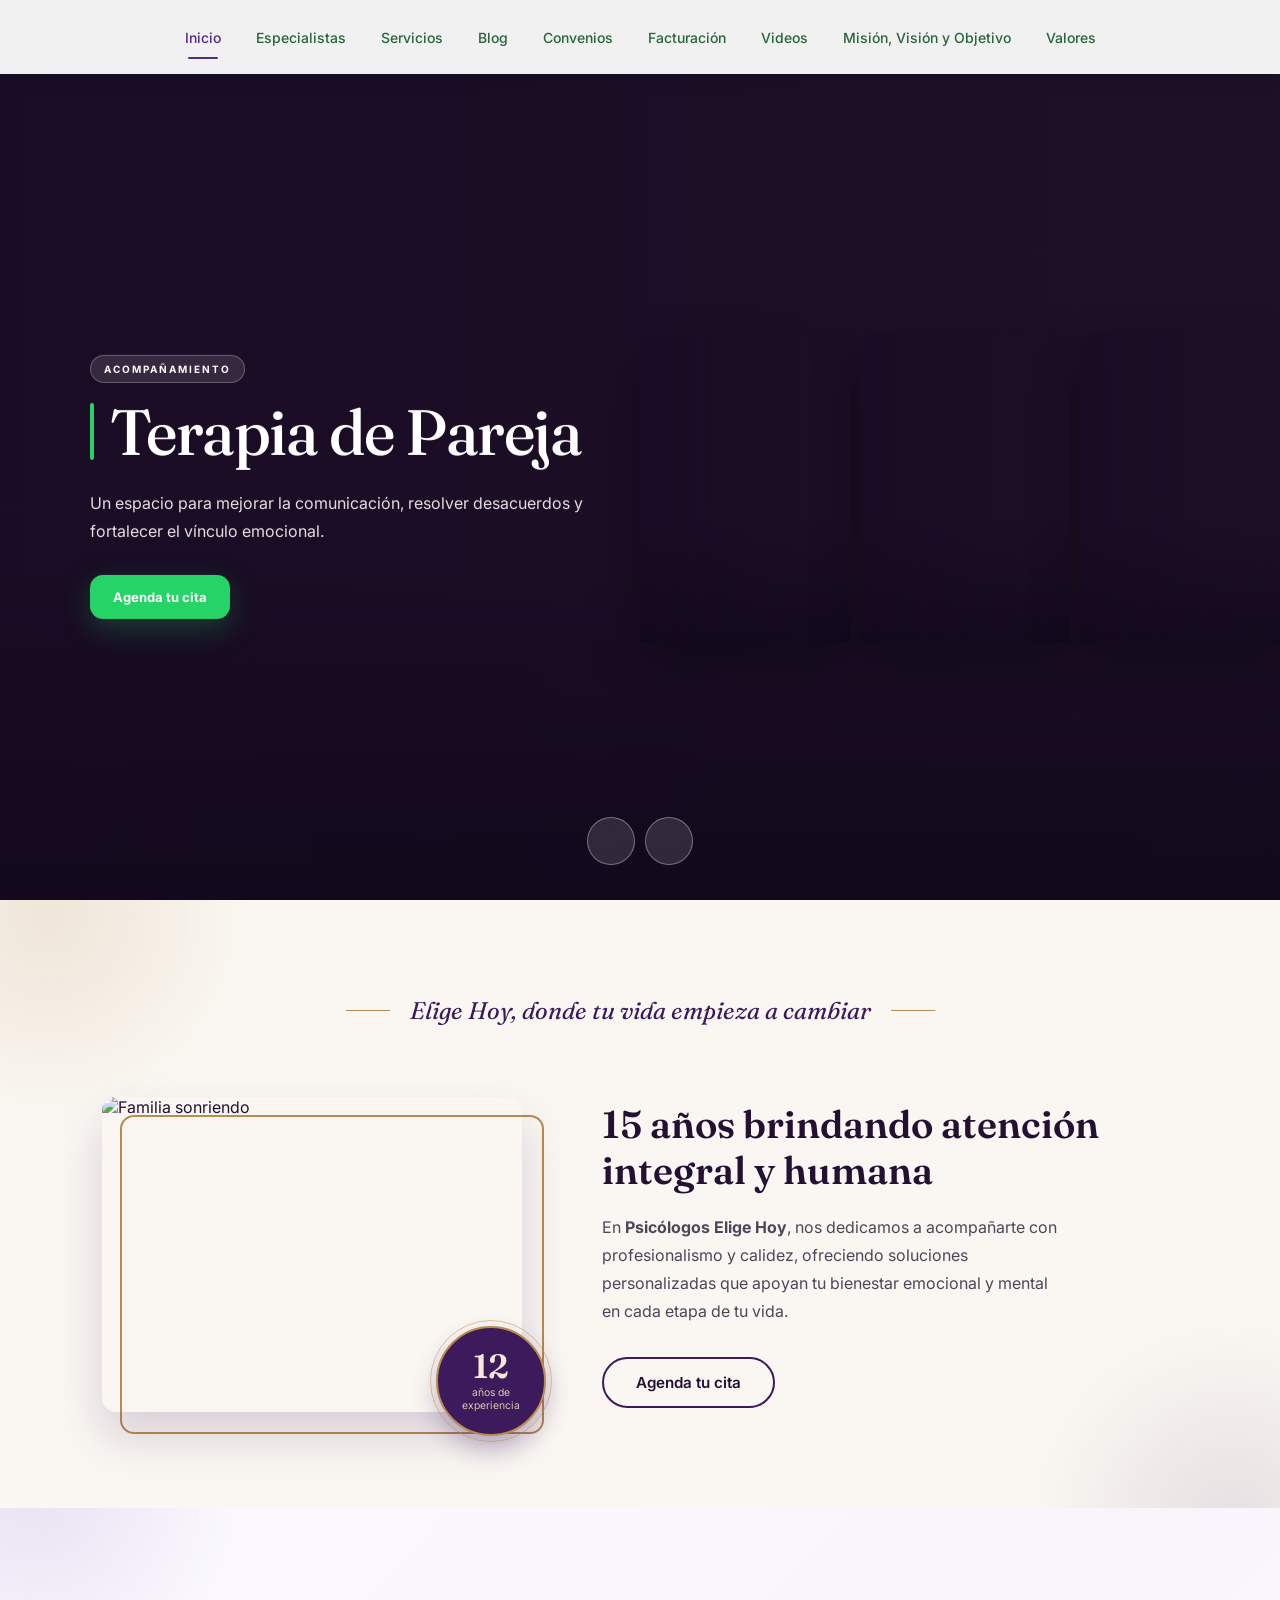
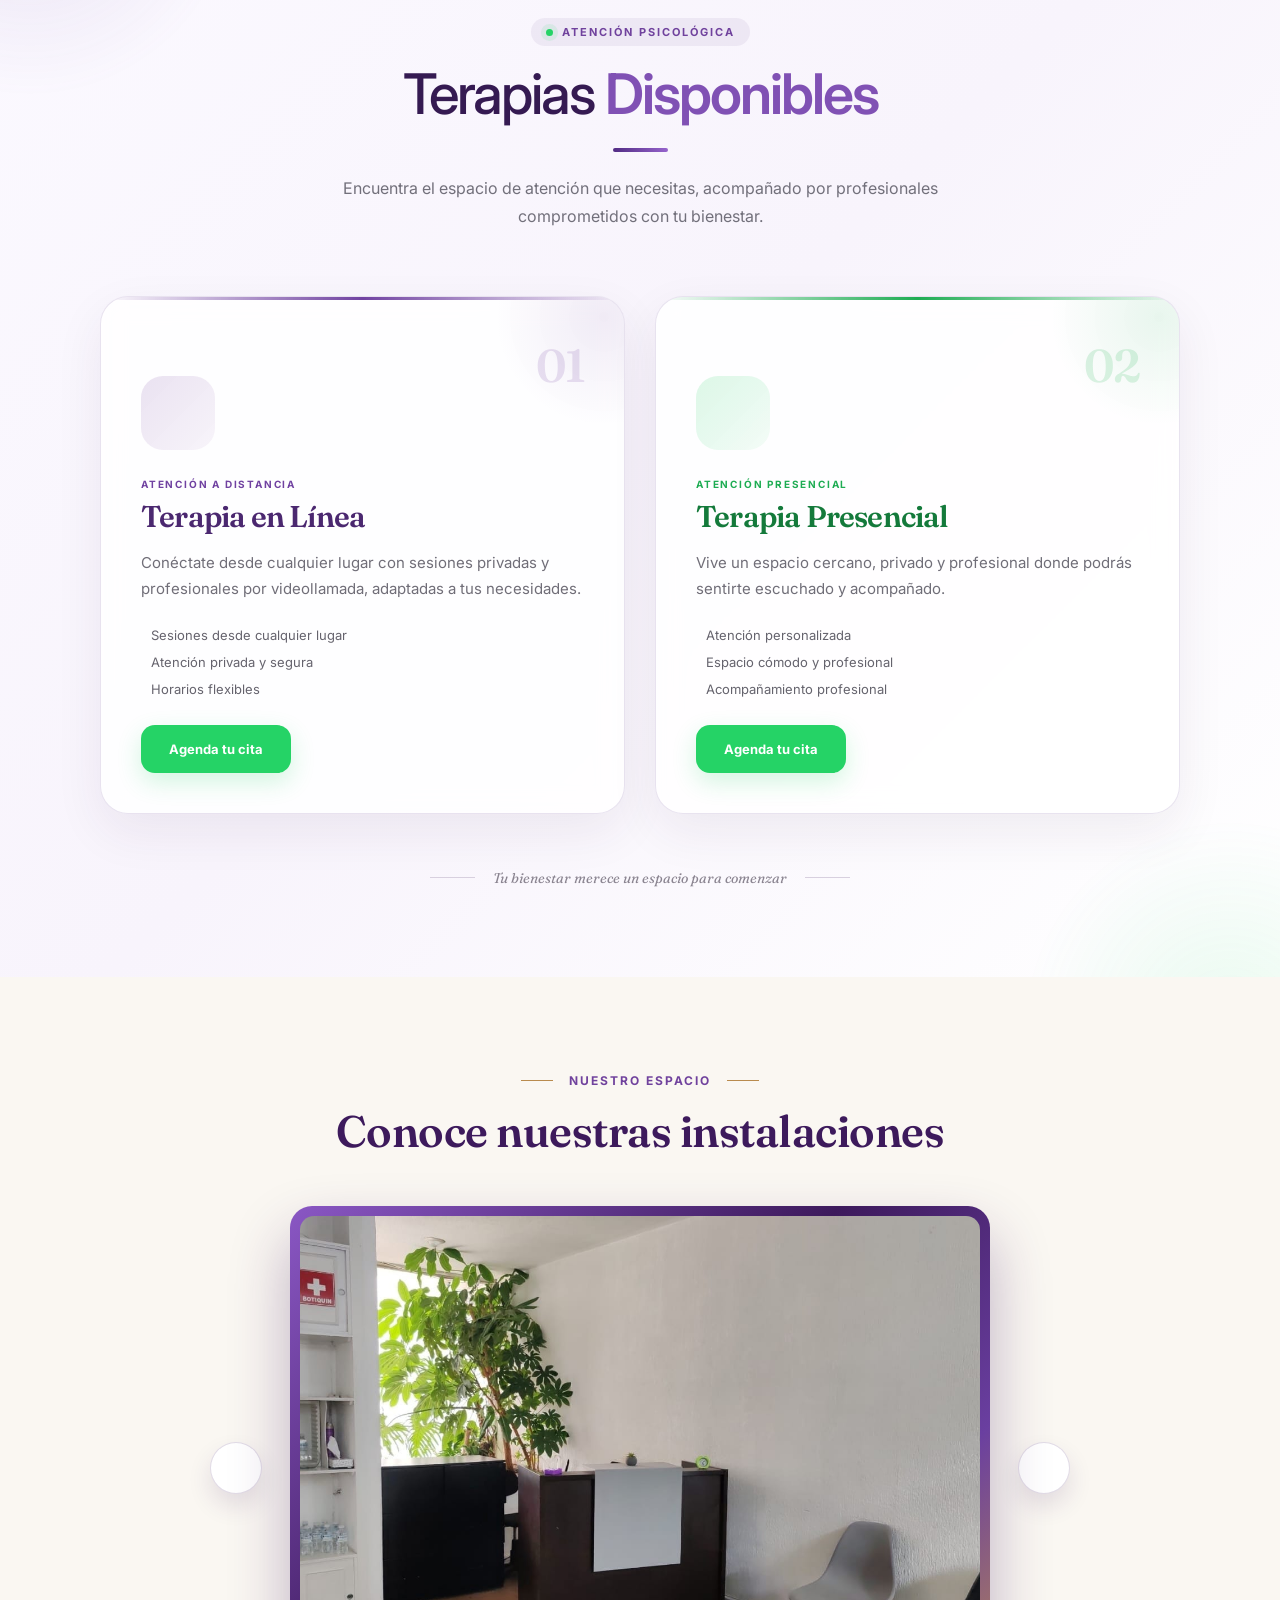
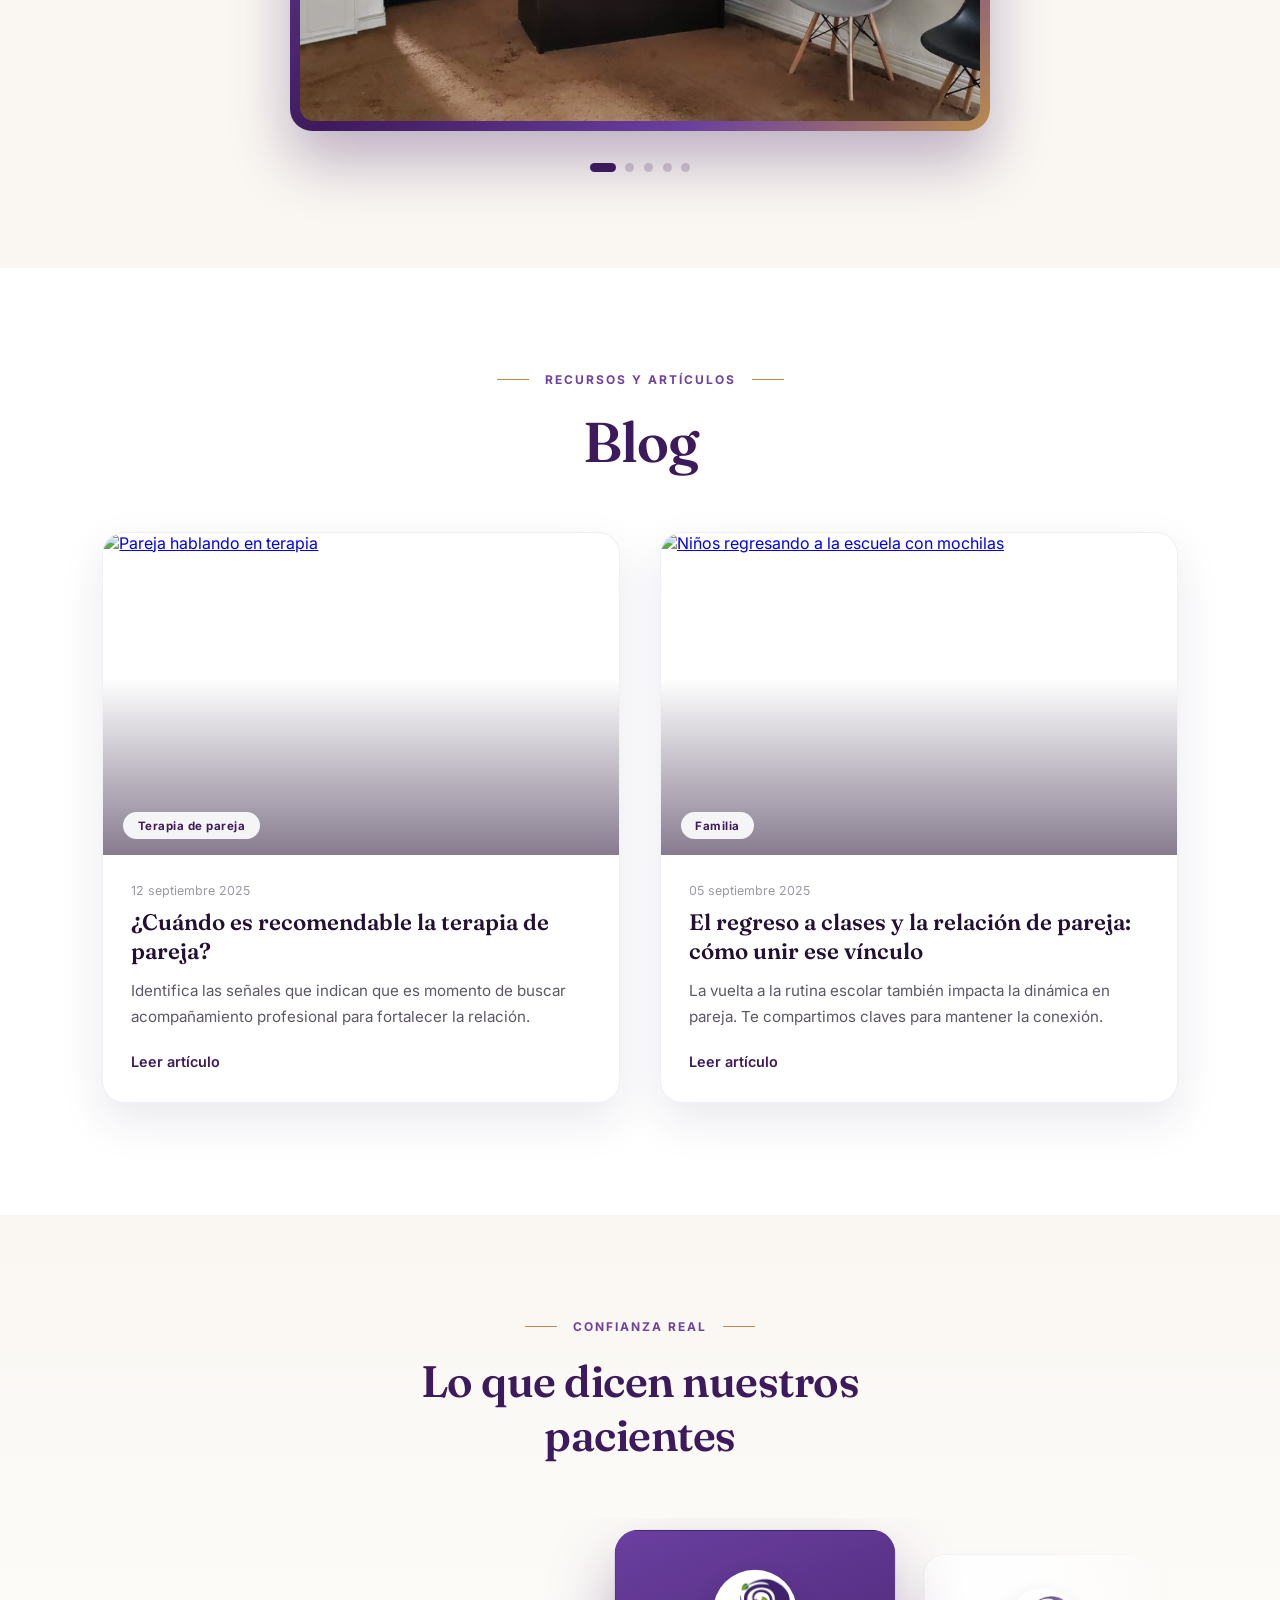
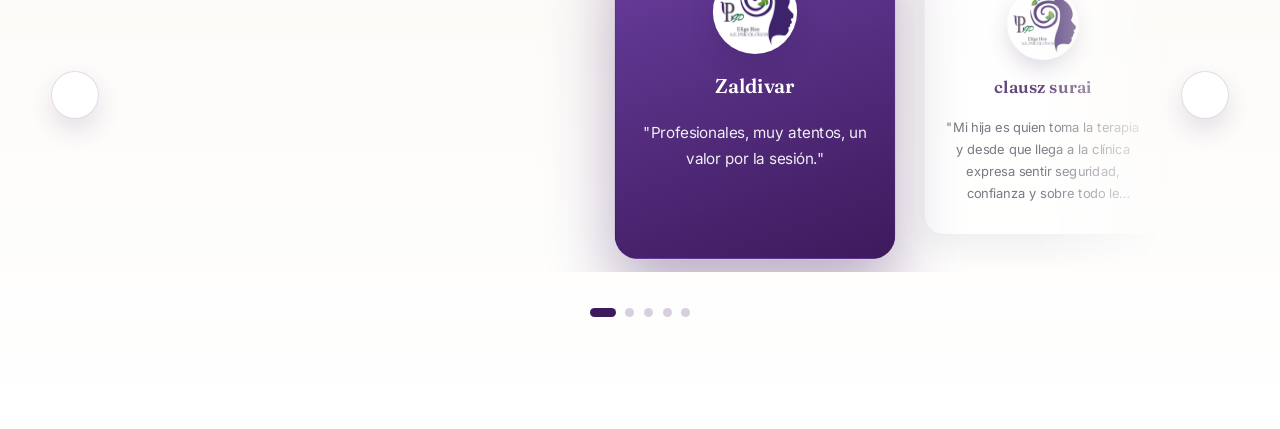
==== commit 519ad067: "segundo commit" ====
--- a/index.html
+++ b/index.html
@@ -36,6 +36,23 @@
 
 
 <body>
+
+
+    <!-- =====================================================
+         PRELOADER
+    ====================================================== -->
+
+    <div class="preloader" id="preloader">
+
+        <div class="preloader__ring"></div>
+
+        <div class="preloader__logo">
+            <img src="img/elige_hoy.png" alt="Psicólogos Elige Hoy">
+        </div>
+
+        <p class="preloader__text">Elige Hoy</p>
+
+    </div>
 
 
     <!-- =====================================================
@@ -835,7 +852,7 @@
 
                 <a href="#" class="blog-card__image-link">
                     <img
-                        src="img/blog-1.jpg"
+                        src="https://encrypted-tbn0.gstatic.com/images?q=tbn:ANd9GcR3fWjKPFwQLP85j20MTLGf07trX0ythY5s9xZ5fcb5TNxHmeflCJZY5WmR&s=10"
                         alt="Pareja hablando en terapia"
                         class="blog-card__image"
                     >
@@ -868,7 +885,7 @@
 
                 <a href="#" class="blog-card__image-link">
                     <img
-                        src="img/blog-2.jpg"
+                        src="https://encrypted-tbn0.gstatic.com/images?q=tbn:ANd9GcQ6uMVo5Iql1kONRFBUHncHrVJUyc5i1itQekcjcXQIACmAo5_0Dyomb6TC&s=10"
                         alt="Niños regresando a la escuela con mochilas"
                         class="blog-card__image"
                     >
@@ -904,6 +921,48 @@
 
 
     <!-- =====================================================
+         TESTIMONIOS
+    ====================================================== -->
+
+    <section class="testimonials" id="testimonios">
+
+        <div class="testimonials__header">
+
+            <p class="testimonials__eyebrow">
+                <span class="testimonials__rule" aria-hidden="true"></span>
+                Confianza real
+                <span class="testimonials__rule" aria-hidden="true"></span>
+            </p>
+
+            <h2 class="testimonials__title">Lo que dicen nuestros pacientes</h2>
+
+        </div>
+
+        <div class="testimonials__viewer">
+
+            <button class="testimonials__arrow testimonials__arrow--prev" aria-label="Testimonio anterior">
+                <ion-icon name="chevron-back-outline"></ion-icon>
+            </button>
+
+            <div class="testimonials__track" id="testimonialsTrack">
+                <div class="testimonials__track-inner" id="testimonialsTrackInner">
+                    <!-- Las tarjetas se generan desde script.js -->
+                </div>
+            </div>
+
+            <button class="testimonials__arrow testimonials__arrow--next" aria-label="Testimonio siguiente">
+                <ion-icon name="chevron-forward-outline"></ion-icon>
+            </button>
+
+        </div>
+
+        <div class="testimonials__dots" id="testimonialsDots"></div>
+
+    </section>
+
+
+
+    <!-- =====================================================
          IONICONS
     ====================================================== -->
 
--- a/style.css
+++ b/style.css
@@ -33,6 +33,133 @@
     min-height: 100vh;
 
     overflow-x: hidden;
+}
+
+
+/* =========================================================
+   PRELOADER
+========================================================= */
+
+.preloader {
+    position: fixed;
+    inset: 0;
+    z-index: 9999;
+
+    display: flex;
+    flex-direction: column;
+    align-items: center;
+    justify-content: center;
+    gap: 1.5rem;
+
+    background: radial-gradient(circle at 50% 45%, #faf7f2 0%, #f1ecf7 100%);
+
+    opacity: 1;
+    visibility: visible;
+    transition: opacity 0.6s ease, visibility 0.6s ease;
+}
+
+.preloader.is-hidden {
+    opacity: 0;
+    visibility: hidden;
+    pointer-events: none;
+}
+
+.preloader__ring {
+    position: absolute;
+    width: 220px;
+    height: 220px;
+    border-radius: 50%;
+
+    background: conic-gradient(
+        from 0deg,
+        transparent 0deg,
+        #b98b4e 90deg,
+        #3d1a5c 180deg,
+        transparent 270deg,
+        transparent 360deg
+    );
+
+    -webkit-mask: radial-gradient(farthest-side, transparent calc(100% - 4px), #000 calc(100% - 3px));
+    mask: radial-gradient(farthest-side, transparent calc(100% - 4px), #000 calc(100% - 3px));
+
+    animation: preloader-spin 1.6s linear infinite;
+}
+
+@keyframes preloader-spin {
+    to {
+        transform: rotate(360deg);
+    }
+}
+
+.preloader__logo {
+    position: relative;
+    z-index: 1;
+
+    width: 168px;
+    height: 168px;
+    border-radius: 50%;
+    overflow: hidden;
+
+    background: #ffffff;
+    box-shadow: 0 25px 60px rgba(61, 26, 92, 0.22);
+
+    display: flex;
+    align-items: center;
+    justify-content: center;
+
+    animation: preloader-breathe 2.2s ease-in-out infinite;
+}
+
+.preloader__logo img {
+    width: 100%;
+    height: 100%;
+    object-fit: cover;
+    display: block;
+}
+
+@keyframes preloader-breathe {
+    0%, 100% {
+        transform: scale(1);
+    }
+    50% {
+        transform: scale(1.045);
+    }
+}
+
+.preloader__text {
+    position: relative;
+    z-index: 1;
+
+    font-family: "Fraunces", serif;
+    font-style: italic;
+    font-size: 1.15rem;
+    letter-spacing: 0.03em;
+    color: #3d1a5c;
+}
+
+@media (max-width: 480px) {
+
+    .preloader__ring {
+        width: 170px;
+        height: 170px;
+    }
+
+    .preloader__logo {
+        width: 128px;
+        height: 128px;
+    }
+
+    .preloader__text {
+        font-size: 1rem;
+    }
+}
+
+@media (prefers-reduced-motion: reduce) {
+
+    .preloader__ring,
+    .preloader__logo {
+        animation: none;
+    }
 }
 
 
@@ -2122,6 +2249,291 @@
 
 
 /* =========================================================
+   TESTIMONIOS
+========================================================= */
+
+.testimonials {
+    position: relative;
+    overflow: hidden;
+    padding: 6.5rem 0 7rem;
+    background: linear-gradient(180deg, #faf7f2 0%, #ffffff 100%);
+}
+
+.testimonials__header {
+    text-align: center;
+    max-width: 42rem;
+    margin: 0 auto 3.5rem;
+    padding: 0 6vw;
+}
+
+.testimonials__eyebrow {
+    display: flex;
+    align-items: center;
+    justify-content: center;
+    gap: 1rem;
+    margin: 0 0 1.25rem;
+    font-family: "Inter", sans-serif;
+    font-size: 0.75rem;
+    font-weight: 700;
+    letter-spacing: 2px;
+    text-transform: uppercase;
+    color: #70429d;
+}
+
+.testimonials__rule {
+    width: 2rem;
+    height: 1px;
+    background-color: #b98b4e;
+}
+
+.testimonials__title {
+    font-family: "Fraunces", serif;
+    font-weight: 600;
+    font-size: clamp(1.9rem, 4vw, 2.75rem);
+    color: #3d1a5c;
+    letter-spacing: -0.5px;
+}
+
+.testimonials__title .testimonials__word {
+    display: inline-block;
+    opacity: 0;
+    transform: translateY(16px);
+    transition: opacity 0.5s ease, transform 0.5s ease;
+}
+
+.testimonials.is-visible .testimonials__title .testimonials__word {
+    opacity: 1;
+    transform: translateY(0);
+}
+
+
+/* =========================================================
+   VIEWER / CARRUSEL
+========================================================= */
+
+.testimonials__viewer {
+    position: relative;
+    display: flex;
+    align-items: center;
+    gap: 1rem;
+    max-width: 90rem;
+    margin: 0 auto;
+    padding: 0 4vw;
+}
+
+.testimonials__track {
+    position: relative;
+    display: flex;
+    align-items: stretch;
+    gap: 1.75rem;
+    flex: 1;
+    overflow: hidden;
+    padding: 1.5rem 0;
+
+    -webkit-mask-image: linear-gradient(
+        90deg,
+        transparent 0,
+        #000 12%,
+        #000 88%,
+        transparent 100%
+    );
+    mask-image: linear-gradient(
+        90deg,
+        transparent 0,
+        #000 12%,
+        #000 88%,
+        transparent 100%
+    );
+}
+
+.testimonials__track-inner {
+    display: flex;
+    align-items: stretch;
+    gap: 1.75rem;
+    transition: transform 0.5s cubic-bezier(0.25, 1, 0.4, 1);
+    will-change: transform;
+}
+
+
+/* =========================================================
+   TARJETA
+========================================================= */
+
+.testimonial-card {
+    flex: 0 0 260px;
+    display: flex;
+    flex-direction: column;
+    align-items: center;
+    text-align: center;
+
+    padding: 2.25rem 1.5rem 2rem;
+    border-radius: 22px;
+
+    background: #ffffff;
+    border: 1px solid rgba(82, 44, 132, 0.08);
+    box-shadow: 0 16px 35px rgba(52, 30, 76, 0.08);
+
+    opacity: 0.45;
+    transform: scale(0.82);
+    transition: transform 0.5s cubic-bezier(0.25, 1, 0.4, 1), opacity 0.5s ease, box-shadow 0.5s ease;
+
+    cursor: pointer;
+}
+
+.testimonial-card--near {
+    opacity: 0.8;
+    transform: scale(0.92);
+}
+
+.testimonial-card--center {
+    opacity: 1;
+    transform: scale(1.08);
+    cursor: default;
+
+    background: linear-gradient(160deg, #6a3fa0 0%, #3d1a5c 100%);
+    border-color: transparent;
+    box-shadow: 0 30px 60px rgba(61, 26, 92, 0.35);
+    z-index: 2;
+}
+
+.testimonial-card__avatar {
+    width: 78px;
+    height: 78px;
+    margin-bottom: 1.1rem;
+    border-radius: 50%;
+    overflow: hidden;
+
+    background: #ffffff;
+    border: 3px solid #ffffff;
+    box-shadow: 0 10px 22px rgba(52, 30, 76, 0.18);
+}
+
+.testimonial-card__avatar img {
+    width: 100%;
+    height: 100%;
+    object-fit: cover;
+    display: block;
+}
+
+.testimonial-card--center .testimonial-card__avatar {
+    border-color: rgba(255, 255, 255, 0.55);
+}
+
+.testimonial-card__name {
+    margin: 0 0 0.4rem;
+    font-family: "Fraunces", serif;
+    font-size: 1.15rem;
+    font-weight: 600;
+    color: #3d1a5c;
+}
+
+.testimonial-card--center .testimonial-card__name {
+    color: #ffffff;
+}
+
+.testimonial-card__stars {
+    display: flex;
+    gap: 2px;
+    margin-bottom: 0.9rem;
+    color: #d8b45a;
+    font-size: 0.95rem;
+}
+
+.testimonial-card__stars ion-icon.is-empty {
+    color: rgba(82, 44, 132, 0.18);
+}
+
+.testimonial-card--center .testimonial-card__stars {
+    color: #f2c866;
+}
+
+.testimonial-card--center .testimonial-card__stars ion-icon.is-empty {
+    color: rgba(255, 255, 255, 0.3);
+}
+
+.testimonial-card__quote {
+    margin: 0;
+    font-family: "Inter", sans-serif;
+    font-size: 0.88rem;
+    line-height: 1.7;
+    color: #5d5766;
+
+    display: -webkit-box;
+    -webkit-line-clamp: 4;
+    -webkit-box-orient: vertical;
+    overflow: hidden;
+}
+
+.testimonial-card--center .testimonial-card__quote {
+    color: rgba(255, 255, 255, 0.92);
+    -webkit-line-clamp: 8;
+}
+
+
+/* =========================================================
+   FLECHAS
+========================================================= */
+
+.testimonials__arrow {
+    flex-shrink: 0;
+    display: flex;
+    align-items: center;
+    justify-content: center;
+
+    width: 48px;
+    height: 48px;
+    border-radius: 50%;
+
+    background: #ffffff;
+    border: 1px solid rgba(61, 26, 92, 0.15);
+    color: #3d1a5c;
+    font-size: 20px;
+    cursor: pointer;
+    z-index: 3;
+
+    box-shadow: 0 12px 24px rgba(61, 26, 92, 0.12);
+    transition: 0.25s ease;
+}
+
+.testimonials__arrow:hover {
+    background: #3d1a5c;
+    color: #ffffff;
+    border-color: #3d1a5c;
+    transform: translateY(-3px);
+}
+
+
+/* =========================================================
+   PUNTOS
+========================================================= */
+
+.testimonials__dots {
+    display: flex;
+    align-items: center;
+    justify-content: center;
+    gap: 0.6rem;
+    margin-top: 2.25rem;
+}
+
+.testimonials__dot {
+    width: 9px;
+    height: 9px;
+    border-radius: 50%;
+    border: none;
+    padding: 0;
+    cursor: pointer;
+    background: rgba(61, 26, 92, 0.2);
+    transition: 0.25s ease;
+}
+
+.testimonials__dot.is-active {
+    width: 26px;
+    border-radius: 999px;
+    background: #3d1a5c;
+}
+
+
+/* =========================================================
    BLOG
 ========================================================= */
 
@@ -2369,6 +2781,14 @@
         padding: 32px;
     }
 
+
+    .testimonial-card {
+
+        flex-basis: 220px;
+
+        padding: 1.75rem 1.25rem 1.5rem;
+    }
+
 }
 
 
@@ -2774,6 +3194,28 @@
         font-size: 20px;
         top: -14px;
         right: -14px;
+    }
+
+
+    /* TESTIMONIOS */
+
+    .testimonials {
+        padding: 4.5rem 0 5rem;
+    }
+
+    .testimonials__viewer {
+        padding: 0 3vw;
+        gap: 0.6rem;
+    }
+
+    .testimonial-card {
+        flex-basis: 200px;
+    }
+
+    .testimonials__arrow {
+        width: 40px;
+        height: 40px;
+        font-size: 17px;
     }
 
 
@@ -2884,7 +3326,10 @@
     .blog__title .blog__word,
     .blog-card,
     .blog-card__image,
-    .blog-card__title a {
+    .blog-card__title a,
+    .testimonials__title .testimonials__word,
+    .testimonial-card,
+    .testimonials__track-inner {
         transition: none;
         animation: none;
     }
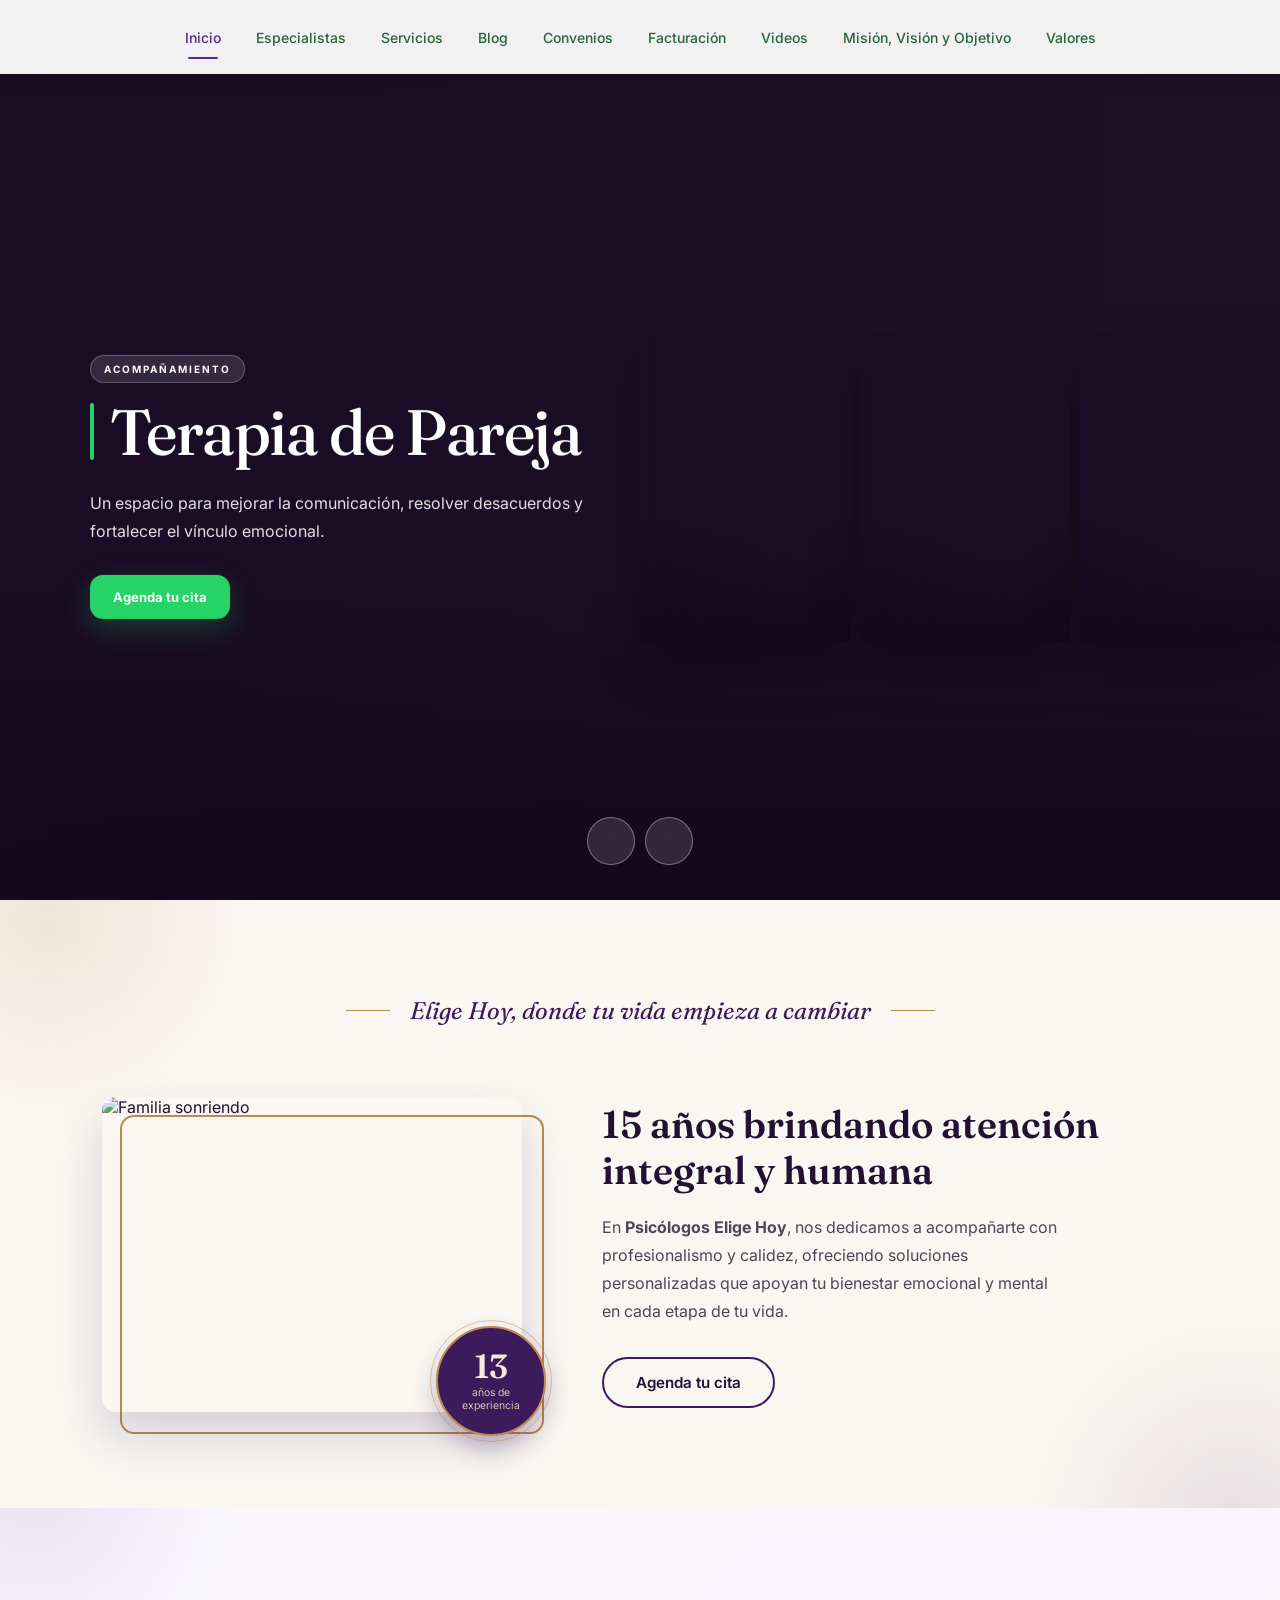
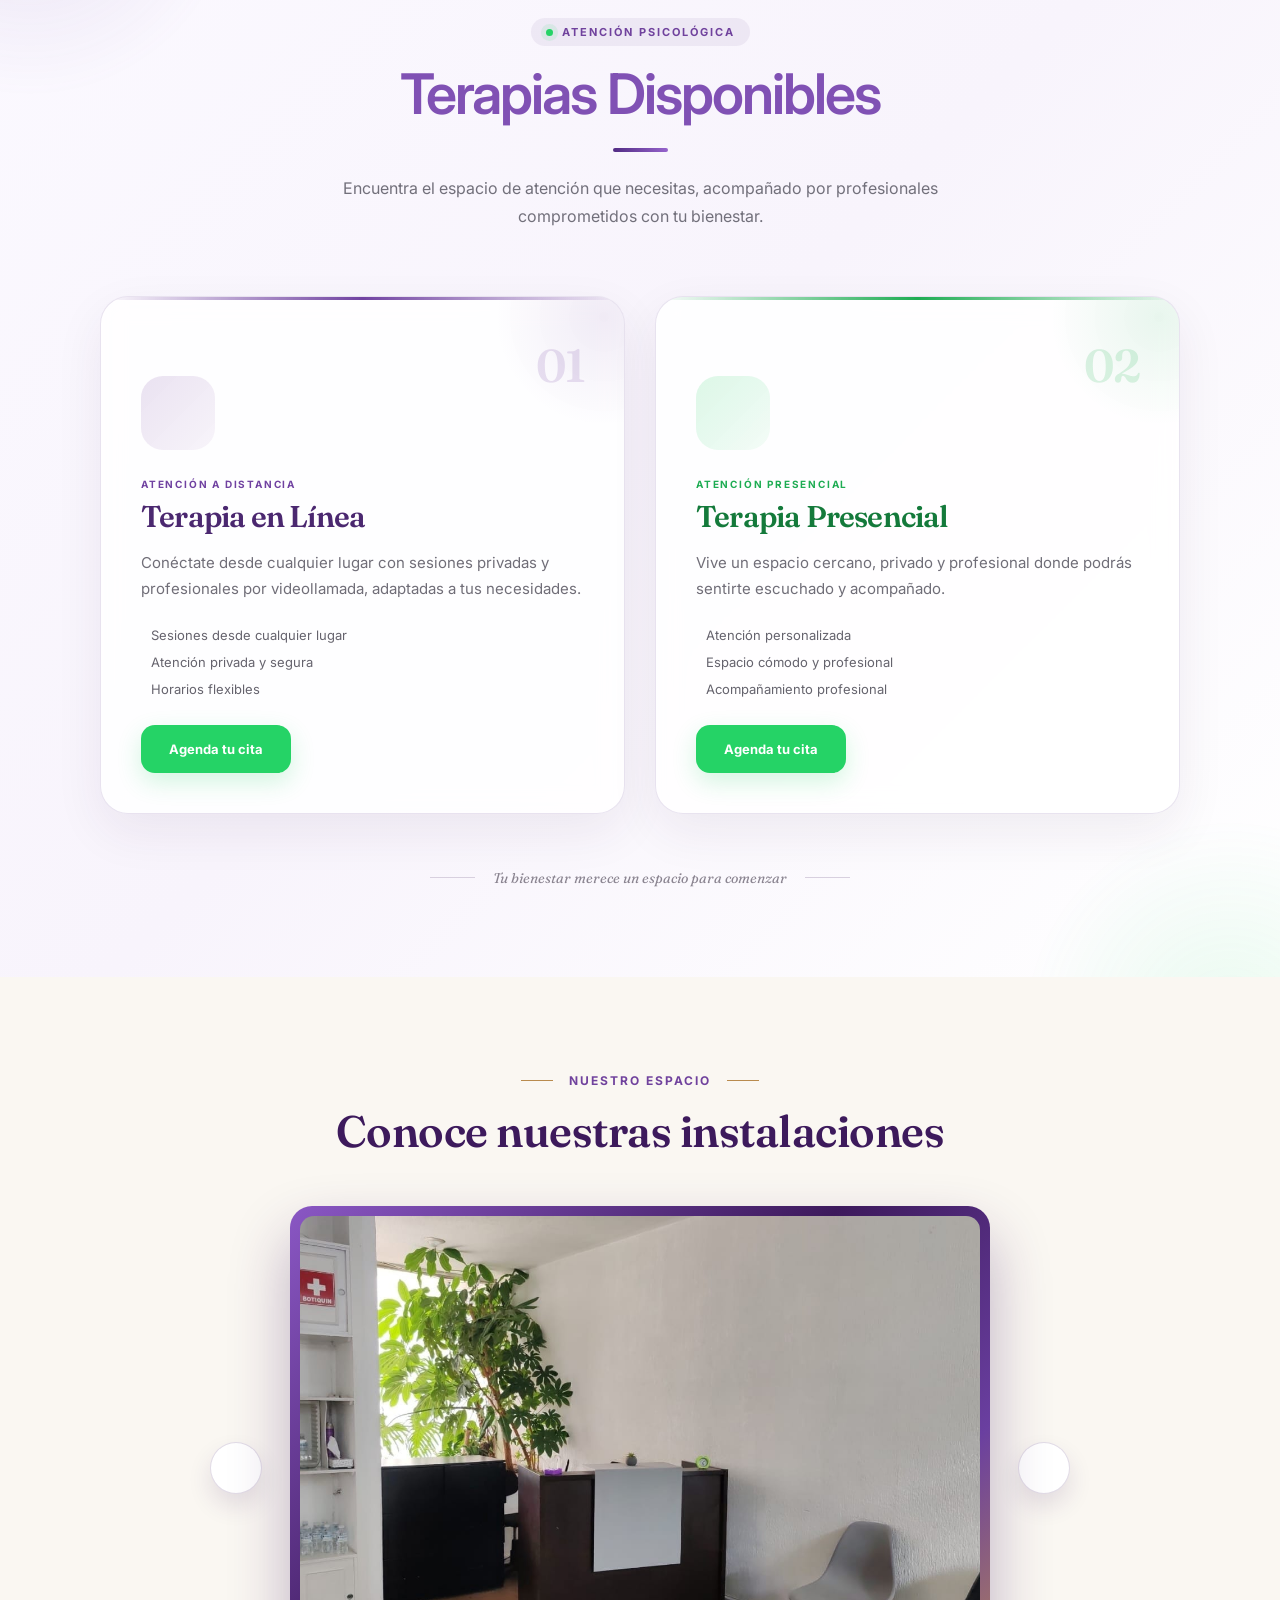
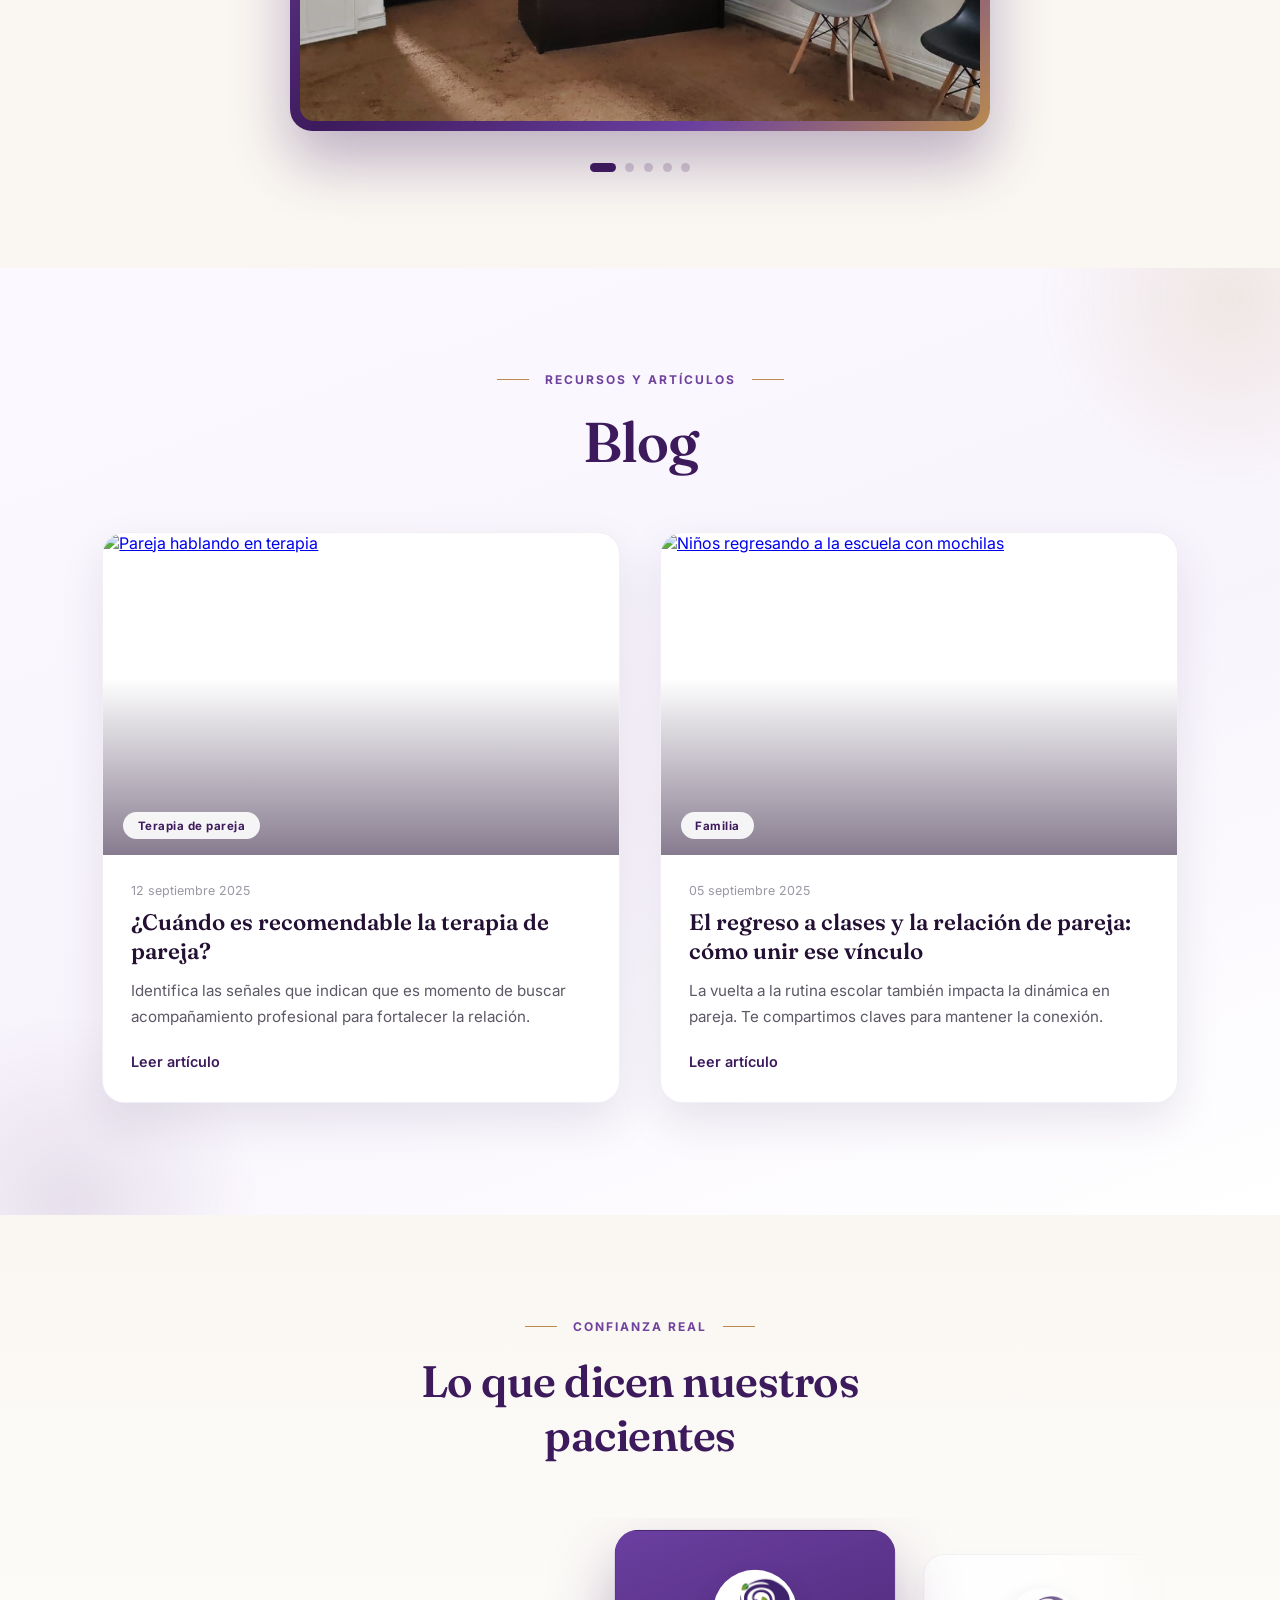
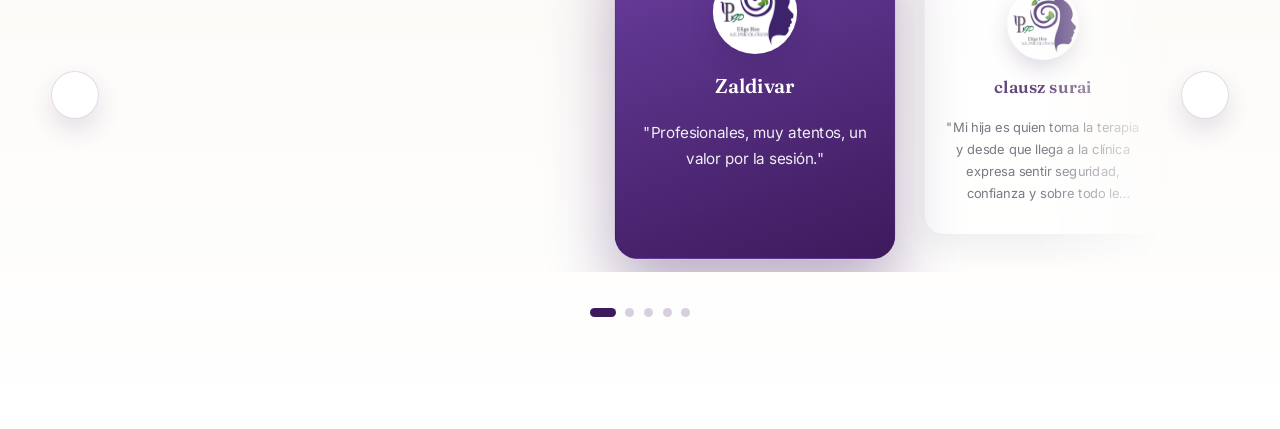
==== commit db521f3d: "segundo commit" ====
--- a/index.html
+++ b/index.html
@@ -513,7 +513,7 @@
                 ATENCIÓN PSICOLÓGICA
             </span>
 
-            <h2>
+            <h2 class="therapies__title-reveal">
                 Terapias
                 <span>Disponibles</span>
             </h2>
@@ -834,6 +834,9 @@
 
     <section class="blog" id="blog">
 
+        <div class="blog__background-circle blog__background-circle--one"></div>
+        <div class="blog__background-circle blog__background-circle--two"></div>
+
         <div class="blog__header">
 
             <p class="blog__eyebrow">
@@ -852,7 +855,7 @@
 
                 <a href="#" class="blog-card__image-link">
                     <img
-                        src="https://encrypted-tbn0.gstatic.com/images?q=tbn:ANd9GcR3fWjKPFwQLP85j20MTLGf07trX0ythY5s9xZ5fcb5TNxHmeflCJZY5WmR&s=10"
+                        src="img/blog-1.jpg"
                         alt="Pareja hablando en terapia"
                         class="blog-card__image"
                     >
@@ -885,7 +888,7 @@
 
                 <a href="#" class="blog-card__image-link">
                     <img
-                        src="https://encrypted-tbn0.gstatic.com/images?q=tbn:ANd9GcQ6uMVo5Iql1kONRFBUHncHrVJUyc5i1itQekcjcXQIACmAo5_0Dyomb6TC&s=10"
+                        src="img/blog-2.jpg"
                         alt="Niños regresando a la escuela con mochilas"
                         class="blog-card__image"
                     >
--- a/style.css
+++ b/style.css
@@ -817,6 +817,13 @@
     pointer-events: none;
 
     filter: blur(10px);
+
+    animation: bg-float 14s ease-in-out infinite;
+}
+
+.legacy::after {
+
+    animation-delay: -7s;
 }
 
 
@@ -1188,6 +1195,20 @@
     transform:
         translateY(0)
         scale(1);
+}
+
+
+.reveal-word {
+    display: inline-block;
+    opacity: 0;
+    transform: translateY(14px);
+    transition: opacity 0.5s ease, transform 0.5s ease;
+}
+
+.therapies__title-reveal.is-visible .reveal-word,
+.gallery__title.is-visible .reveal-word {
+    opacity: 1;
+    transform: translateY(0);
 }
 
 
@@ -1234,6 +1255,8 @@
     z-index: -1;
 
     filter: blur(5px);
+
+    animation: bg-float 13s ease-in-out infinite;
 }
 
 
@@ -1257,6 +1280,8 @@
     bottom: -260px;
 
     right: -160px;
+
+    animation-delay: -6s;
 
     background:
         radial-gradient(
@@ -2539,11 +2564,48 @@
 
 .blog {
     position: relative;
+    overflow: hidden;
+    isolation: isolate;
     padding: 6.5rem 8vw 7rem;
-    background-color: #ffffff;
+    background: linear-gradient(160deg, #fbf9ff 0%, #f8f4fc 55%, #ffffff 100%);
+}
+
+.blog__background-circle {
+    position: absolute;
+    width: 380px;
+    height: 380px;
+    border-radius: 50%;
+    pointer-events: none;
+    z-index: -1;
+    filter: blur(6px);
+    animation: bg-float 12s ease-in-out infinite;
+}
+
+.blog__background-circle--one {
+    top: -160px;
+    right: -140px;
+    background: radial-gradient(circle, rgba(185, 139, 78, 0.14), transparent 70%);
+}
+
+.blog__background-circle--two {
+    bottom: -180px;
+    left: -120px;
+    background: radial-gradient(circle, rgba(61, 26, 92, 0.1), transparent 70%);
+    animation-delay: -5s;
+}
+
+@keyframes bg-float {
+    0%, 100% {
+        transform: translate(0, 0) scale(1);
+    }
+    50% {
+        transform: translate(18px, -18px) scale(1.06);
+    }
 }
 
 .blog__header {
+    position: relative;
+    z-index: 1;
     text-align: center;
     max-width: 40rem;
     margin: 0 auto 3.5rem;
@@ -2595,6 +2657,8 @@
 ========================================================= */
 
 .blog__grid {
+    position: relative;
+    z-index: 1;
     display: grid;
     grid-template-columns: repeat(auto-fit, minmax(320px, 1fr));
     gap: 2.5rem;
@@ -3329,7 +3393,12 @@
     .blog-card__title a,
     .testimonials__title .testimonials__word,
     .testimonial-card,
-    .testimonials__track-inner {
+    .testimonials__track-inner,
+    .reveal-word,
+    .therapies__background-circle,
+    .blog__background-circle,
+    .legacy::before,
+    .legacy::after {
         transition: none;
         animation: none;
     }
